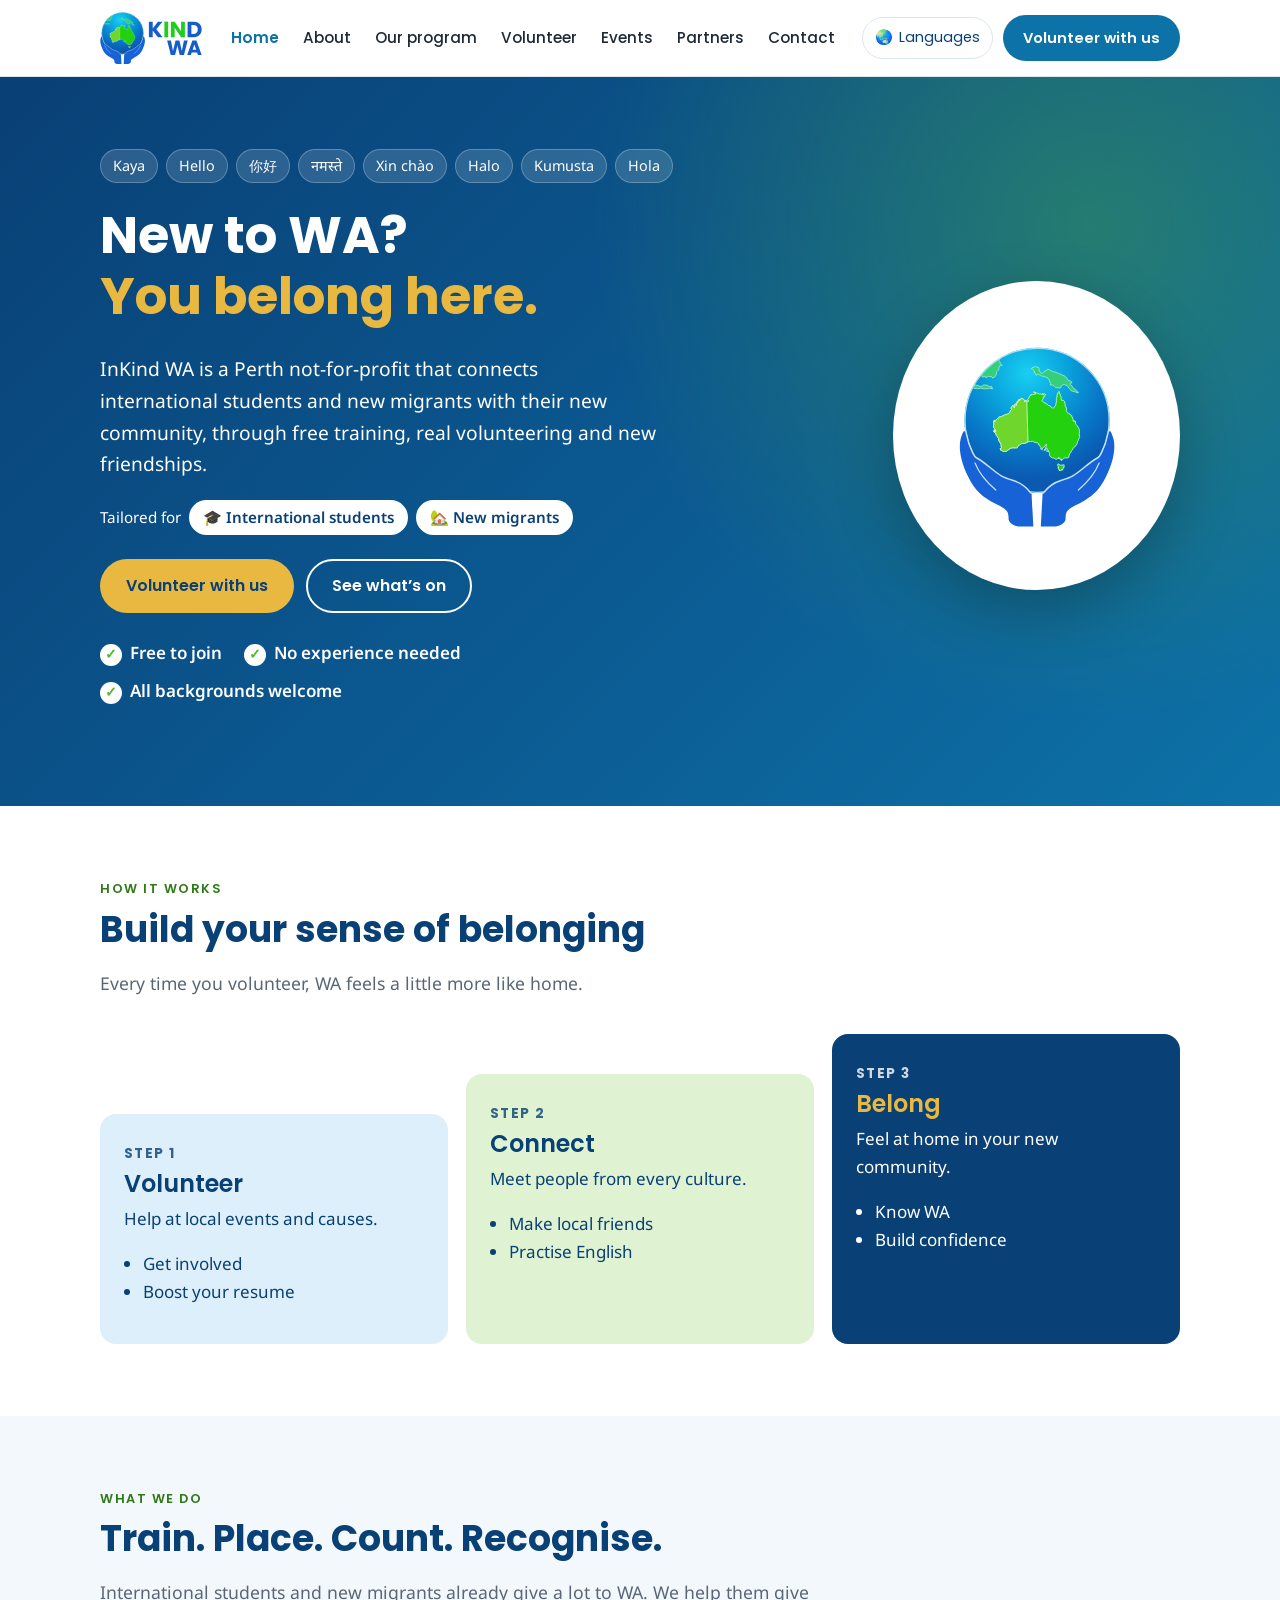
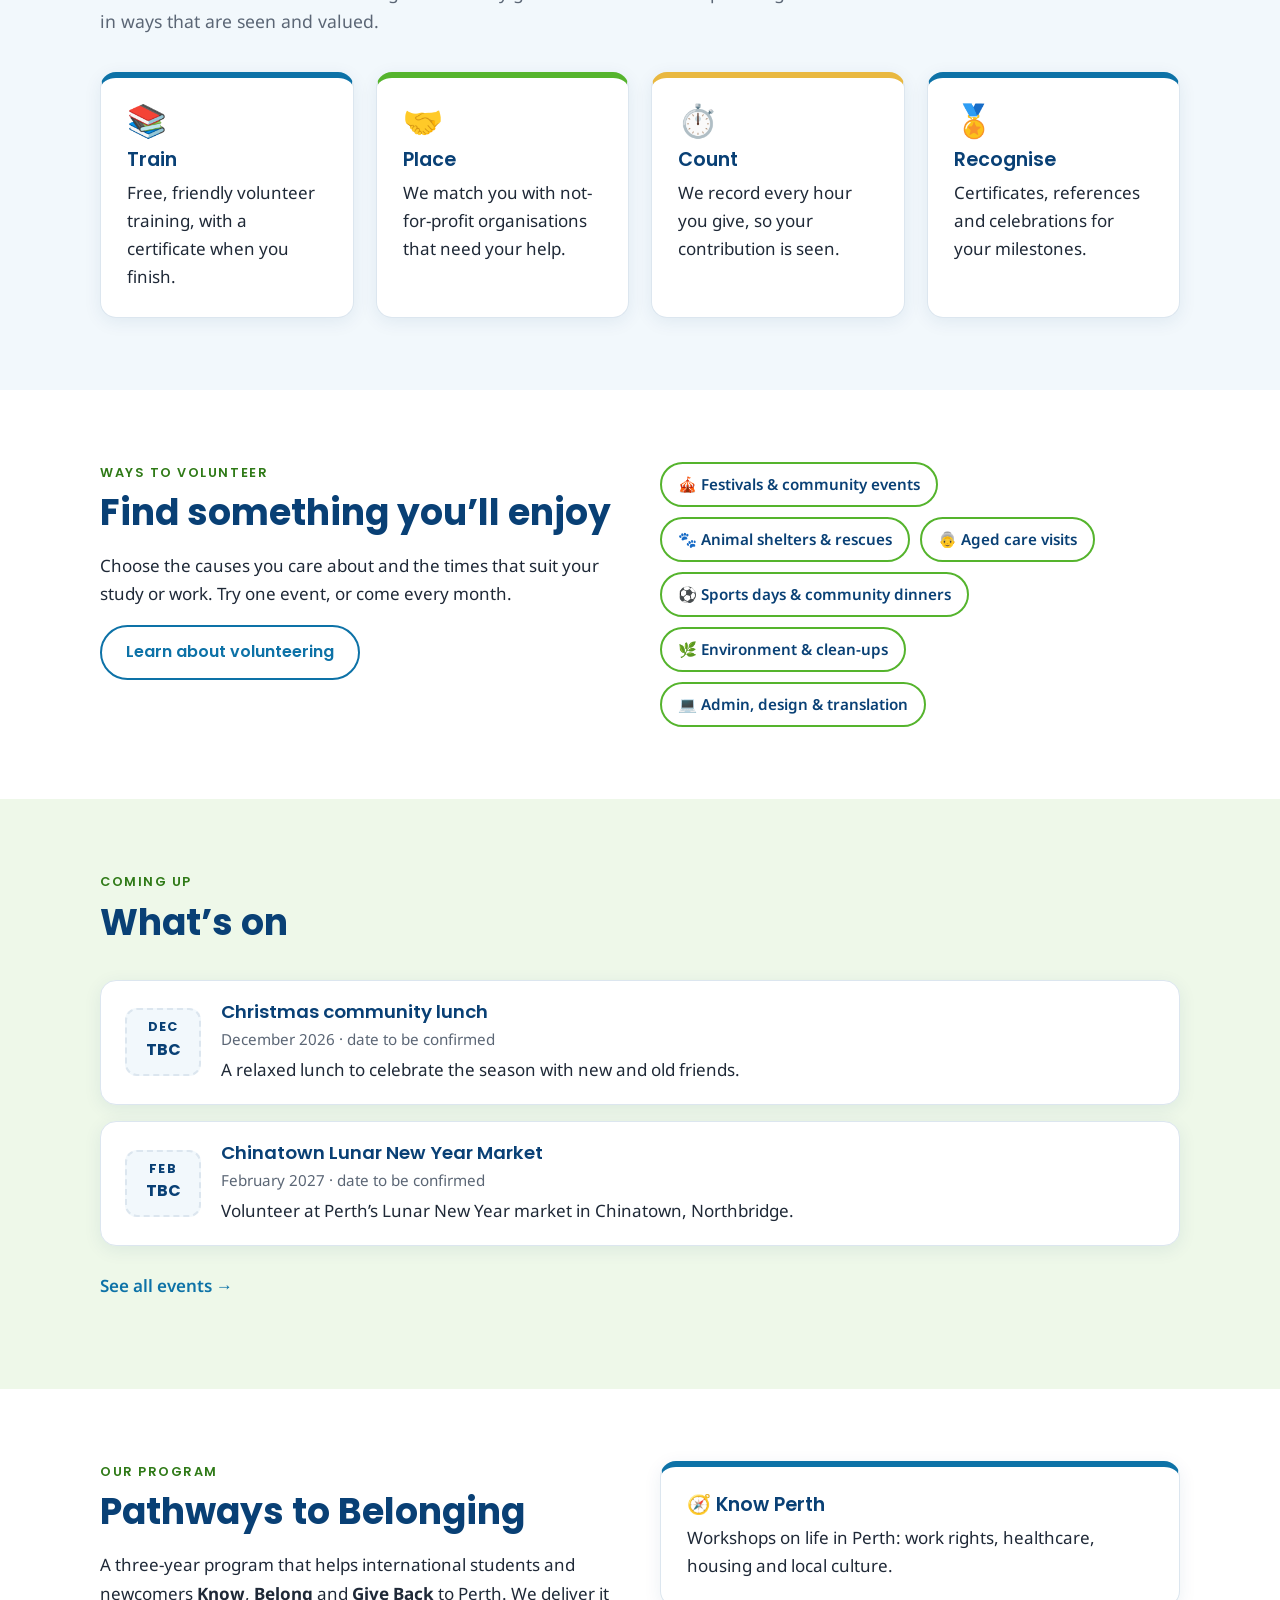
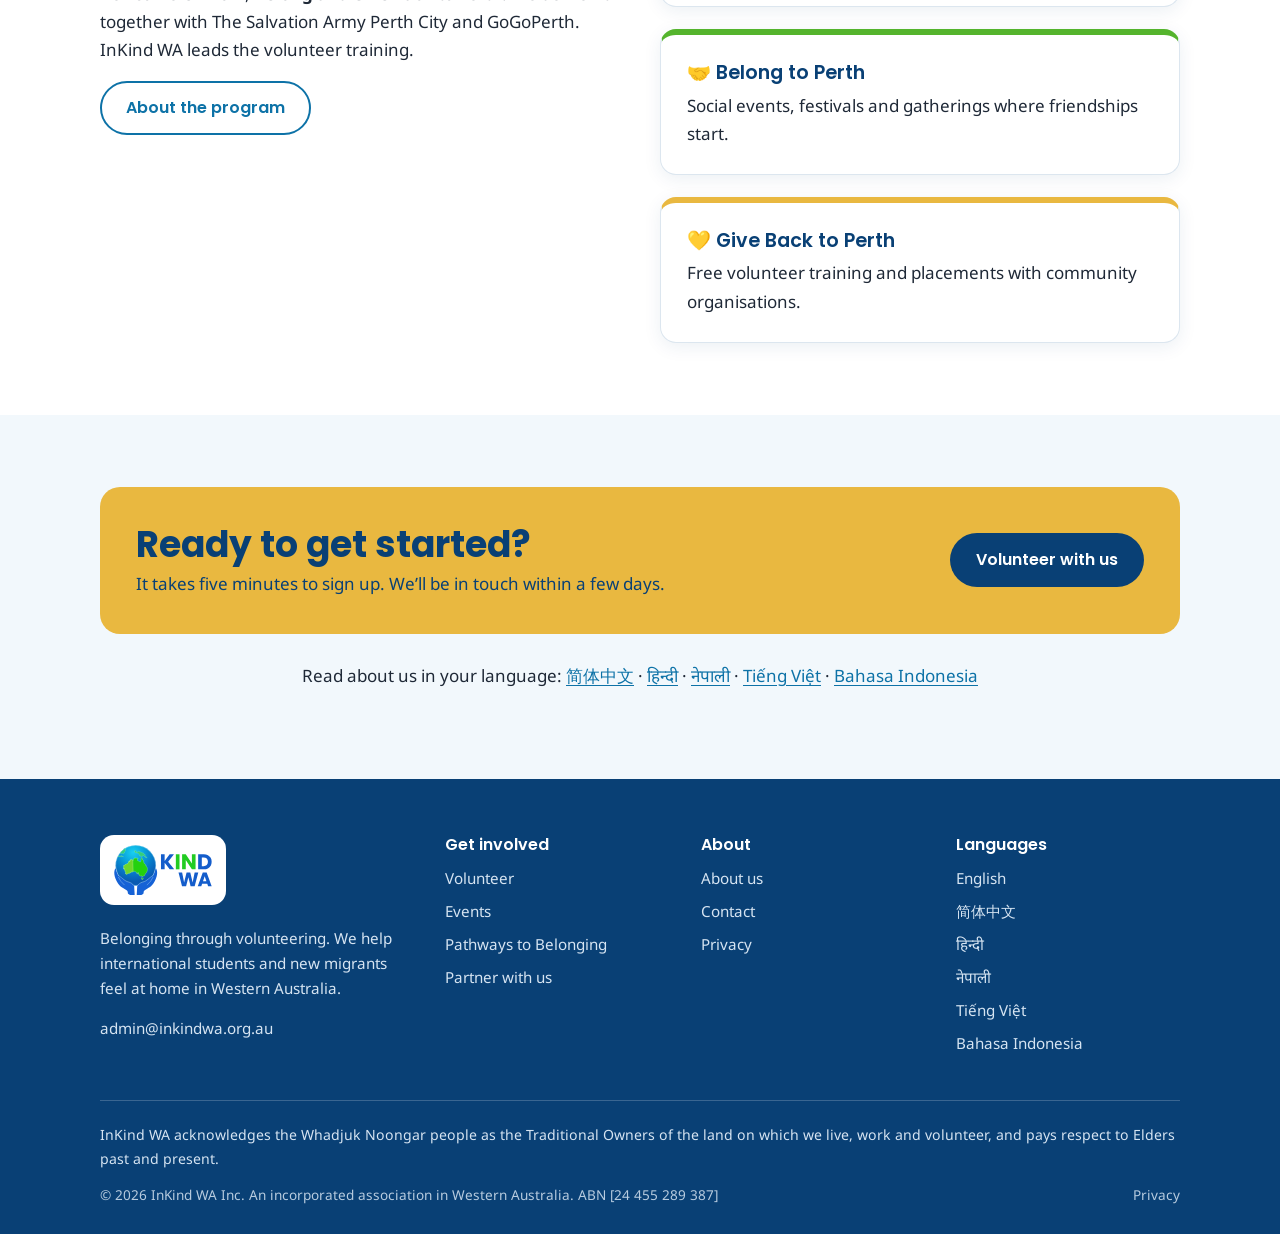
==== index.html @ 2aca1f35 "Change ABN in footer to 24 455 289 387 Updated the ABN in the footer of index.html." ====
<!DOCTYPE html>
<html lang="en">
<head>
  <meta charset="utf-8">
  <meta name="viewport" content="width=device-width, initial-scale=1">
  <title>InKind WA | Belonging through volunteering in Perth</title>
  <meta name="description" content="InKind WA helps international students and new migrants feel at home in Western Australia through free training, volunteering and new friendships.">
  <link rel="canonical" href="https://inkindwa.org.au/">
  <meta property="og:type" content="website">
  <meta property="og:site_name" content="InKind WA">
  <meta property="og:title" content="InKind WA | Belonging through volunteering in Perth">
  <meta property="og:description" content="InKind WA helps international students and new migrants feel at home in Western Australia through free training, volunteering and new friendships.">
  <meta property="og:url" content="https://inkindwa.org.au/">
  <meta property="og:image" content="https://inkindwa.org.au/assets/img/og-image.png">
  <meta name="twitter:card" content="summary_large_image">
  <meta name="theme-color" content="#094075">
  <link rel="icon" href="assets/img/icon.svg" type="image/svg+xml">
  <link rel="icon" href="assets/img/favicon-32.png" sizes="32x32" type="image/png">
  <link rel="apple-touch-icon" href="assets/img/apple-touch-icon.png">
  <link rel="preconnect" href="https://fonts.googleapis.com">
  <link rel="preconnect" href="https://fonts.gstatic.com" crossorigin>
  <link rel="stylesheet" href="https://fonts.googleapis.com/css2?family=Noto+Sans:wght@400;600&family=Poppins:wght@500;600;700&display=swap">
  <link rel="stylesheet" href="assets/css/style.css">
  <script>document.documentElement.className += ' js';</script>
</head>
<body>
<a class="skip-link" href="#main">Skip to content</a>
<header class="site-header">
  <div class="container header-inner">
    <a class="brand" href="index.html" aria-label="InKind WA home">
      <img src="assets/img/logo.svg" alt="InKind WA" width="104" height="53">
    </a>
    <nav class="main-nav" id="main-nav" aria-label="Main">
      <ul>
        <li><a href="index.html" aria-current="page">Home</a></li>
        <li><a href="about.html">About</a></li>
        <li><a href="pathways-to-belonging.html">Our program</a></li>
        <li><a href="volunteer.html">Volunteer</a></li>
        <li><a href="events.html">Events</a></li>
        <li><a href="partners.html">Partners</a></li>
        <li><a href="contact.html">Contact</a></li>
        <li class="nav-cta-item"><a class="nav-cta" href="volunteer.html#sign-up">Volunteer with us</a></li>
      </ul>
    </nav>
    <div class="header-actions">
      <details class="lang-menu">
        <summary aria-label="Other languages"><span aria-hidden="true">🌏</span> <span class="lang-label">Languages</span></summary>
        <ul>
          <li><a href="index.html" lang="en">English</a></li>
          <li><a href="zh.html" lang="zh-Hans">简体中文 <small>Chinese</small></a></li>
          <li><a href="hi.html" lang="hi">हिन्दी <small>Hindi</small></a></li>
          <li><a href="ne.html" lang="ne">नेपाली <small>Nepali</small></a></li>
          <li><a href="vi.html" lang="vi">Tiếng Việt <small>Vietnamese</small></a></li>
          <li><a href="id.html" lang="id">Bahasa Indonesia <small>Indonesian</small></a></li>
        </ul>
      </details>
      <a class="btn btn-volunteer" href="volunteer.html#sign-up">Volunteer with us</a>
      <button class="menu-toggle" type="button" aria-expanded="false" aria-controls="main-nav">☰ Menu</button>
    </div>
  </div>
</header>
<main id="main">

<section class="hero">
  <div class="container hero-grid">
    <div>
      <div class="hellos" aria-label="Hello in many languages">
        <span lang="nys">Kaya</span><span>Hello</span><span lang="zh-Hans">你好</span><span lang="hi">नमस्ते</span>
        <span lang="vi">Xin chào</span><span lang="id">Halo</span><span lang="tl">Kumusta</span><span lang="es">Hola</span>
      </div>
      <h1>New to WA?<br><span class="accent">You belong here.</span></h1>
      <p class="hero-lead">InKind WA is a Perth not-for-profit that connects international students and new migrants with their new community, through free training, real volunteering and new friendships.</p>
      <p class="audience">Tailored for <span class="pill">🎓 International students</span> <span class="pill">🏡 New migrants</span></p>
      <div class="btn-row">
        <a class="btn btn-gold" href="volunteer.html#sign-up">Volunteer with us</a>
        <a class="btn btn-white-outline" href="events.html">See what’s on</a>
      </div>
      <ul class="ticks">
        <li>Free to join</li><li>No experience needed</li><li>All backgrounds welcome</li>
      </ul>
    </div>
    <div class="hero-art"><img src="assets/img/icon.svg" alt="" width="160" height="182"></div>
  </div>
</section>

<section class="section">
  <div class="container">
    <div class="section-head">
      <span class="eyebrow">How it works</span>
      <h2>Build your sense of belonging</h2>
      <p>Every time you volunteer, WA feels a little more like home.</p>
    </div>
    <div class="steps-rise">
      <div class="step-rise step-1">
        <span class="num">Step 1</span>
        <h3>Volunteer</h3>
        <p>Help at local events and causes.</p>
        <ul><li>Get involved</li><li>Boost your resume</li></ul>
      </div>
      <div class="step-rise step-2">
        <span class="num">Step 2</span>
        <h3>Connect</h3>
        <p>Meet people from every culture.</p>
        <ul><li>Make local friends</li><li>Practise English</li></ul>
      </div>
      <div class="step-rise step-3">
        <span class="num">Step 3</span>
        <h3>Belong</h3>
        <p>Feel at home in your new community.</p>
        <ul><li>Know WA</li><li>Build confidence</li></ul>
      </div>
    </div>
  </div>
</section>

<section class="section section-sky">
  <div class="container">
    <div class="section-head">
      <span class="eyebrow">What we do</span>
      <h2>Train. Place. Count. Recognise.</h2>
      <p>International students and new migrants already give a lot to WA. We help them give in ways that are seen and valued.</p>
    </div>
    <div class="grid grid-4">
      <div class="card card-top-blue"><span class="icon" aria-hidden="true">📚</span><h3>Train</h3><p>Free, friendly volunteer training, with a certificate when you finish.</p></div>
      <div class="card card-top-green"><span class="icon" aria-hidden="true">🤝</span><h3>Place</h3><p>We match you with not-for-profit organisations that need your help.</p></div>
      <div class="card card-top-gold"><span class="icon" aria-hidden="true">⏱️</span><h3>Count</h3><p>We record every hour you give, so your contribution is seen.</p></div>
      <div class="card card-top-blue"><span class="icon" aria-hidden="true">🏅</span><h3>Recognise</h3><p>Certificates, references and celebrations for your milestones.</p></div>
    </div>
  </div>
</section>

<section class="section">
  <div class="container two-col">
    <div>
      <span class="eyebrow">Ways to volunteer</span>
      <h2>Find something you’ll enjoy</h2>
      <p>Choose the causes you care about and the times that suit your study or work. Try one event, or come every month.</p>
      <p><a class="btn btn-outline" href="volunteer.html">Learn about volunteering</a></p>
    </div>
    <div>
      <ul class="chips">
          <li>🎪 Festivals &amp; community events</li>
          <li>🐾 Animal shelters &amp; rescues</li>
          <li>👵 Aged care visits</li>
          <li>⚽ Sports days &amp; community dinners</li>
          <li>🌿 Environment &amp; clean-ups</li>
          <li>💻 Admin, design &amp; translation</li>
        </ul>
    </div>
  </div>
</section>

<section class="section section-mint">
  <div class="container">
    <div class="section-head">
      <span class="eyebrow">Coming up</span>
      <h2>What’s on</h2>
    </div>
    <div class="event-list">
      <article class="event" data-ends="2026-12-04">
        <div class="date-badge"><span class="m">DEC</span><span class="d">4</span></div>
        <div>
          <h3>Volunteer Foundations training <span class="tag">FREE</span></h3>
          <p class="meta">Friday 4 December 2026 · 2–4 pm · The Salvation Army Hall, 333 William St, Perth</p>
          <p>Our first training session. Learn the basics of volunteering safely and confidently in WA, meet the team, and get ready for launch day. Certificate on completion.</p>
        </div>
        <a class="btn" href="volunteer.html#sign-up">Sign up</a>
      </article>
      <article class="event" data-ends="2026-12-05">
        <div class="date-badge"><span class="m">DEC</span><span class="d">5</span></div>
        <div>
          <h3>Pathways to Belonging launch <span class="tag">FREE</span></h3>
          <p class="meta">Saturday 5 December 2026 (International Volunteer Day) · 1–4 pm · The Salvation Army Hall, 333 William St, Perth</p>
          <p>A free community celebration with information booths, refreshments and the “I Got Talent” showcase. Register by 27 November.
          <span data-ends="2026-11-13"> Want to perform? <a href="https://forms.cloud.microsoft/r/17pk6SGF7e" target="_blank" rel="noopener">Apply by 13 November</a>.</span></p>
        </div>
        <a class="btn" href="https://forms.cloud.microsoft/r/vw3R8HUWT3" target="_blank" rel="noopener">Register</a>
      </article>
      <article class="event" data-ends="2026-12-31">
        <div class="date-badge tbc"><span class="m">DEC</span><span class="d">TBC</span></div>
        <div>
          <h3>Christmas community lunch</h3>
          <p class="meta">December 2026 · date to be confirmed</p>
          <p>A relaxed lunch to celebrate the season with new and old friends.</p>
        </div>
      </article>
      <article class="event" data-ends="2027-02-28">
        <div class="date-badge tbc"><span class="m">FEB</span><span class="d">TBC</span></div>
        <div>
          <h3>Chinatown Lunar New Year Market</h3>
          <p class="meta">February 2027 · date to be confirmed</p>
          <p>Volunteer at Perth’s Lunar New Year market in Chinatown, Northbridge.</p>
        </div>
      </article>
      <p class="no-events notice">New events are coming soon. Sign up as a volunteer and we’ll let you know first.</p>
    </div>
    <p><a class="card-link" href="events.html">See all events</a></p>
  </div>
</section>

<section class="section">
  <div class="container two-col">
    <div>
      <span class="eyebrow">Our program</span>
      <h2>Pathways to Belonging</h2>
      <p>A three-year program that helps international students and newcomers <strong>Know</strong>, <strong>Belong</strong> and <strong>Give Back</strong> to Perth. We deliver it together with The Salvation Army Perth City and GoGoPerth. InKind WA leads the volunteer training.</p>
      <p><a class="btn btn-outline" href="pathways-to-belonging.html">About the program</a></p>
    </div>
    <div class="grid">
      <div class="card card-top-blue"><h3>🧭 Know Perth</h3><p>Workshops on life in Perth: work rights, healthcare, housing and local culture.</p></div>
      <div class="card card-top-green"><h3>🤝 Belong to Perth</h3><p>Social events, festivals and gatherings where friendships start.</p></div>
      <div class="card card-top-gold"><h3>💛 Give Back to Perth</h3><p>Free volunteer training and placements with community organisations.</p></div>
    </div>
  </div>
</section>

<section class="section section-sky">
  <div class="container">
    <div class="callout">
      <div>
        <h2>Ready to get started?</h2>
        <p>It takes five minutes to sign up. We’ll be in touch within a few days.</p>
      </div>
      <a class="btn" href="volunteer.html#sign-up">Volunteer with us</a>
    </div>
    <p class="center" style="margin-top:28px">Read about us in your language:
      <a href="zh.html" lang="zh-Hans">简体中文</a> · <a href="hi.html" lang="hi">हिन्दी</a> · <a href="ne.html" lang="ne">नेपाली</a> ·
      <a href="vi.html" lang="vi">Tiếng Việt</a> · <a href="id.html" lang="id">Bahasa Indonesia</a></p>
  </div>
</section>
</main>
<footer class="site-footer">
  <div class="container">
    <div class="footer-grid">
      <div>
        <a class="footer-logo" href="index.html"><img src="assets/img/logo.svg" alt="InKind WA" width="98" height="50"></a>
        <p>Belonging through volunteering. We help international students and new migrants feel at home in Western Australia.</p>
        <p><a href="mailto:admin@inkindwa.org.au">admin@inkindwa.org.au</a></p>
        <!-- SOCIAL LINKS: remove the comment markers around the next line once the accounts are live
        <p><a href="https://www.facebook.com/inkindwa">Facebook</a> · <a href="https://www.instagram.com/inkindwa">Instagram</a></p>
        -->
      </div>
      <div>
        <h3>Get involved</h3>
        <ul>
          <li><a href="volunteer.html">Volunteer</a></li>
          <li><a href="events.html">Events</a></li>
          <li><a href="pathways-to-belonging.html">Pathways to Belonging</a></li>
          <li><a href="partners.html">Partner with us</a></li>
        </ul>
      </div>
      <div>
        <h3>About</h3>
        <ul>
          <li><a href="about.html">About us</a></li>
          <li><a href="contact.html">Contact</a></li>
          <li><a href="privacy.html">Privacy</a></li>
        </ul>
      </div>
      <div>
        <h3>Languages</h3>
        <ul>
          <li><a href="index.html">English</a></li>
          <li><a href="zh.html">简体中文</a></li>
          <li><a href="hi.html">हिन्दी</a></li>
          <li><a href="ne.html">नेपाली</a></li>
          <li><a href="vi.html">Tiếng Việt</a></li>
          <li><a href="id.html">Bahasa Indonesia</a></li>
        </ul>
      </div>
    </div>
    <p class="acknowledgement">InKind WA acknowledges the Whadjuk Noongar people as the Traditional Owners of the land on which we live, work and volunteer, and pays respect to Elders past and present.</p>
    <div class="legal">
      <span>© <span class="year">2026</span> InKind WA Inc. An incorporated association in Western Australia. ABN [24 455 289 387]</span>
      <span><a href="privacy.html">Privacy</a></span>
    </div>
  </div>
</footer>
<script src="assets/js/main.js" defer></script>
</body>
</html>
---- assets/css/style.css ----
/* =========================================================
   InKind WA — site styles
   Colours match the InKind WA flyer and logo.
   To change a colour everywhere, edit it once here in :root.
   ========================================================= */
:root {
  --navy: #094075;      /* headings on light, footer, hero */
  --blue: #0D72A7;      /* main buttons and links */
  --blue-dark: #095A85; /* button hover */
  --logo-blue: #145DCB; /* logo wordmark blue */
  --green: #55B42D;     /* accents, ticks, icons (not for small text) */
  --green-dark: #2F7A17;/* green used for text */
  --gold: #E9B840;      /* highlights, date badges */
  --sky: #F2F8FC;       /* light section background */
  --mint: #EEF8E9;      /* light green section background */
  --ink: #1F2937;       /* body text */
  --muted: #5B6675;     /* secondary text */
  --line: #DCE6EF;      /* borders */
  --white: #FFFFFF;
  --radius: 16px;
  --shadow: 0 4px 18px rgba(9, 64, 117, .08);
  --max: 1120px;
  --font-head: 'Poppins', 'Noto Sans SC', 'Noto Sans Devanagari', 'Segoe UI', Arial, sans-serif;
  --font-body: 'Noto Sans', 'Noto Sans SC', 'Noto Sans Devanagari', 'Segoe UI', Arial, sans-serif;
}

*, *::before, *::after { box-sizing: border-box; }
html { scroll-behavior: smooth; -webkit-text-size-adjust: 100%; }
body {
  margin: 0;
  font-family: var(--font-body);
  font-size: 17px;
  line-height: 1.65;
  color: var(--ink);
  background: var(--white);
}
img, svg { max-width: 100%; display: block; }
h1, h2, h3, h4 { font-family: var(--font-head); color: var(--navy); line-height: 1.2; margin: 0 0 .5em; }
h1 { font-size: clamp(2rem, 5vw, 3.2rem); font-weight: 700; }
h2 { font-size: clamp(1.6rem, 3.4vw, 2.25rem); font-weight: 700; }
h3 { font-size: 1.2rem; font-weight: 600; }
p { margin: 0 0 1em; }
a { color: var(--blue); text-underline-offset: 3px; }
a:hover { color: var(--blue-dark); }
ul { padding-left: 1.2em; }
:focus-visible { outline: 3px solid var(--gold); outline-offset: 2px; border-radius: 4px; }

.container { max-width: var(--max); margin: 0 auto; padding: 0 20px; }
.skip-link { position: absolute; left: -999px; top: 8px; background: var(--navy); color: #fff; padding: 8px 14px; border-radius: 8px; z-index: 100; }
.skip-link:focus { left: 8px; color: #fff; }
.visually-hidden { position: absolute !important; width: 1px; height: 1px; overflow: hidden; clip: rect(0 0 0 0); white-space: nowrap; }

/* ---------- Buttons ---------- */
.btn {
  white-space: nowrap;
  display: inline-flex; align-items: center; justify-content: center; gap: 8px;
  font-family: var(--font-head); font-weight: 600; font-size: 1rem;
  padding: 12px 24px; border-radius: 999px; border: 2px solid transparent;
  background: var(--blue); color: #fff; text-decoration: none; cursor: pointer;
  transition: background .15s, color .15s, border-color .15s;
}
.btn:hover { background: var(--blue-dark); color: #fff; }
.btn-gold { background: var(--gold); color: var(--navy); }
.btn-gold:hover { background: #d9a52a; color: var(--navy); }
.btn-outline { background: transparent; color: var(--blue); border-color: var(--blue); }
.btn-outline:hover { background: var(--blue); color: #fff; }
.btn-white-outline { background: transparent; color: #fff; border-color: #fff; }
.btn-white-outline:hover { background: rgba(255,255,255,.15); color: #fff; }
.btn-row { display: flex; flex-wrap: wrap; gap: 12px; margin-top: 8px; }

/* ---------- Header ---------- */
.site-header { position: sticky; top: 0; z-index: 50; background: #fff; border-bottom: 1px solid var(--line); }
.header-inner { display: flex; align-items: center; gap: 16px; min-height: 76px; }
.brand { display: flex; align-items: center; flex: none; }
.brand img { height: 52px; width: auto; }
.main-nav { margin-left: auto; }
.main-nav ul { list-style: none; margin: 0; padding: 0; display: flex; gap: 2px; align-items: center; }
.main-nav a {
  display: block; padding: 8px 11px; border-radius: 8px;
  font-family: var(--font-head); font-weight: 500; font-size: .95rem;
  color: var(--ink); text-decoration: none; white-space: nowrap;
}
.main-nav a:hover { background: var(--sky); color: var(--navy); }
.main-nav a[aria-current="page"] { color: var(--blue); font-weight: 600; }
.header-actions { display: flex; align-items: center; gap: 10px; }
.header-actions .btn { padding: 9px 18px; font-size: .92rem; }

.lang-menu { position: relative; }
.lang-menu summary {
  list-style: none; cursor: pointer; padding: 8px 12px; border-radius: 999px;
  border: 1px solid var(--line); font-family: var(--font-head); font-size: .9rem; color: var(--navy);
  display: flex; align-items: center; gap: 6px; white-space: nowrap;
}
.lang-menu summary::-webkit-details-marker { display: none; }
.lang-menu ul {
  position: absolute; right: 0; top: calc(100% + 8px); list-style: none; margin: 0; padding: 8px;
  background: #fff; border: 1px solid var(--line); border-radius: 12px; box-shadow: var(--shadow); min-width: 210px; z-index: 60;
}
.lang-menu li a { display: block; padding: 8px 12px; border-radius: 8px; text-decoration: none; color: var(--ink); }
.lang-menu li a:hover { background: var(--sky); }
.lang-menu li a small { color: var(--muted); margin-left: 6px; }

.menu-toggle {
  display: none; background: none; border: 1px solid var(--line); border-radius: 10px;
  padding: 8px 12px; font-family: var(--font-head); font-weight: 600; color: var(--navy); cursor: pointer;
}

@media (max-width: 1180px) {
  .menu-toggle { display: inline-flex; align-items: center; gap: 6px; }
  .header-inner { flex-wrap: wrap; }
  .header-actions { margin-left: auto; }
  .header-actions .btn-volunteer { display: none; }
  .main-nav { order: 3; width: 100%; margin: 0; }
  .js .main-nav { display: none; }
  .js .main-nav.open { display: block; }
  .main-nav ul { flex-direction: column; align-items: stretch; padding: 4px 0 14px; }
  .main-nav a { padding: 12px 10px; font-size: 1rem; border-bottom: 1px solid var(--sky); }
  .main-nav .nav-cta { display: block; margin-top: 10px; text-align: center; background: var(--blue); color: #fff; border-radius: 999px; }
}
@media (min-width: 1181px) { .main-nav .nav-cta-item { display: none; } }
@media (max-width: 420px) { .brand img { height: 42px; } .lang-menu summary .lang-label { display: none; } }

/* ---------- Hero ---------- */
.hero {
  position: relative; overflow: hidden; color: #fff;
  background: radial-gradient(circle at 85% 20%, rgba(85,180,45,.35), transparent 40%),
              linear-gradient(135deg, var(--navy) 0%, #0B5A92 55%, var(--blue) 100%);
  padding: 72px 0 84px;
}
.hero h1, .hero h2 { color: #fff; }
.hero .accent { color: var(--gold); }
.hero-grid { display: grid; grid-template-columns: 1.3fr 1fr; gap: 40px; align-items: center; }
.hero-lead { font-size: 1.2rem; max-width: 560px; margin-bottom: 20px; }
.hellos { display: flex; flex-wrap: wrap; gap: 8px; margin-bottom: 22px; }
.hellos span {
  background: rgba(255,255,255,.14); border: 1px solid rgba(255,255,255,.25);
  padding: 4px 12px; border-radius: 999px; font-size: .9rem;
}
.audience { display: flex; flex-wrap: wrap; gap: 8px; align-items: center; margin: 0 0 24px; font-size: .95rem; }
.audience .pill { background: #fff; color: var(--navy); font-weight: 600; padding: 5px 14px; border-radius: 999px; }
.hero-art {
  background: #fff; border-radius: 50%; aspect-ratio: 1; max-width: 360px; margin-left: auto;
  display: flex; align-items: center; justify-content: center; padding: 14%;
  box-shadow: 0 20px 60px rgba(0,0,0,.25);
}
.hero-art img { width: 100%; height: auto; }
.ticks { display: flex; flex-wrap: wrap; gap: 10px 22px; margin-top: 26px; padding: 0; list-style: none; font-weight: 600; }
.ticks li::before { content: "✓"; color: var(--green); background: #fff; border-radius: 50%; width: 22px; height: 22px; display: inline-flex; align-items: center; justify-content: center; margin-right: 8px; font-size: .85rem; }

.page-hero { background: linear-gradient(135deg, var(--navy), var(--blue)); color: #fff; padding: 56px 0 52px; }
.page-hero h1 { color: #fff; margin-bottom: .3em; }
.page-hero p { font-size: 1.15rem; max-width: 720px; margin: 0; opacity: .95; }
.eyebrow { font-family: var(--font-head); text-transform: uppercase; letter-spacing: .12em; font-size: .8rem; font-weight: 600; color: var(--gold); margin-bottom: 8px; display: block; }
.section .eyebrow { color: var(--green-dark); }

@media (max-width: 860px) {
  .hero { padding: 48px 0 56px; }
  .hero-grid { grid-template-columns: 1fr; }
  .hero-art { max-width: 200px; margin: 0; order: -1; padding: 12%; }
}

/* ---------- Sections ---------- */
.section { padding: 72px 0; }
.section-sky { background: var(--sky); }
.section-mint { background: var(--mint); }
.section-navy { background: var(--navy); color: #fff; }
.section-navy h2, .section-navy h3 { color: #fff; }
.section-head { max-width: 720px; margin-bottom: 36px; }
.section-head p { font-size: 1.1rem; color: var(--muted); }
.section-navy .section-head p { color: #d6e4f2; }
.center { text-align: center; margin-left: auto; margin-right: auto; }
@media (max-width: 700px) { .section { padding: 52px 0; } }

.grid { display: grid; gap: 22px; }
.grid-2 { grid-template-columns: repeat(2, 1fr); }
.grid-3 { grid-template-columns: repeat(3, 1fr); }
.grid-4 { grid-template-columns: repeat(4, 1fr); }
@media (max-width: 900px) { .grid-3, .grid-4 { grid-template-columns: repeat(2, 1fr); } }
@media (max-width: 620px) { .grid-2, .grid-3, .grid-4 { grid-template-columns: 1fr; } }

.card {
  background: #fff; border: 1px solid var(--line); border-radius: var(--radius);
  padding: 26px; box-shadow: var(--shadow); height: 100%;
}
.card h3 { margin-bottom: .4em; }
.card p:last-child { margin-bottom: 0; }
.card .icon { font-size: 2rem; line-height: 1; margin-bottom: 12px; display: block; }
.card-top-blue { border-top: 6px solid var(--blue); }
.card-top-green { border-top: 6px solid var(--green); }
.card-top-gold { border-top: 6px solid var(--gold); }
.card-link { display: inline-block; margin-top: 10px; font-weight: 600; text-decoration: none; }
.card-link::after { content: " →"; }

/* Rising steps: Volunteer → Connect → Belong (from the flyer) */
.steps-rise { display: grid; grid-template-columns: repeat(3, 1fr); gap: 18px; align-items: end; }
.step-rise { border-radius: var(--radius); padding: 24px; color: var(--navy); }
.step-rise .num { font-family: var(--font-head); font-weight: 700; font-size: .85rem; letter-spacing: .1em; text-transform: uppercase; opacity: .8; }
.step-rise h3 { font-size: 1.5rem; margin: 4px 0 6px; }
.step-rise ul { margin: 10px 0 0; padding-left: 1.1em; }
.step-1 { background: #DCEFFA; min-height: 230px; }
.step-2 { background: #DFF3D3; min-height: 270px; }
.step-3 { background: var(--navy); color: #fff; min-height: 310px; }
.step-3 h3 { color: var(--gold); }
@media (max-width: 760px) { .steps-rise { grid-template-columns: 1fr; } .step-1, .step-2, .step-3 { min-height: 0; } }

/* Numbered steps */
.steps { counter-reset: s; display: grid; grid-template-columns: repeat(4, 1fr); gap: 20px; list-style: none; padding: 0; margin: 0; }
.steps li { background: #fff; border: 1px solid var(--line); border-radius: var(--radius); padding: 22px; box-shadow: var(--shadow); }
.steps li::before {
  counter-increment: s; content: counter(s);
  display: inline-flex; width: 40px; height: 40px; border-radius: 50%;
  background: var(--blue); color: #fff; align-items: center; justify-content: center;
  font-family: var(--font-head); font-weight: 700; margin-bottom: 10px;
}
.steps h3 { font-size: 1.1rem; }
.steps p { margin: 0; font-size: .97rem; color: var(--muted); }
@media (max-width: 900px) { .steps { grid-template-columns: repeat(2, 1fr); } }
@media (max-width: 560px) { .steps { grid-template-columns: 1fr; } }

/* Chips list */
.chips { display: flex; flex-wrap: wrap; gap: 10px; list-style: none; padding: 0; margin: 0; }
.chips li { background: #fff; border: 2px solid var(--green); color: var(--navy); border-radius: 999px; padding: 8px 16px; font-weight: 600; font-size: .95rem; }

/* ---------- Events ---------- */
.event {
  display: grid; grid-template-columns: auto 1fr auto; gap: 20px; align-items: center;
  background: #fff; border: 1px solid var(--line); border-radius: var(--radius);
  padding: 20px 24px; box-shadow: var(--shadow); margin-bottom: 16px;
}
.date-badge {
  background: var(--gold); color: var(--navy); border-radius: 12px; text-align: center;
  font-family: var(--font-head); font-weight: 700; line-height: 1.1; padding: 10px 12px; min-width: 76px;
}
.date-badge .m { display: block; font-size: .8rem; letter-spacing: .08em; }
.date-badge .d { display: block; font-size: 1.7rem; }
.date-badge.tbc { background: var(--sky); border: 2px dashed var(--line); }
.date-badge.tbc .d { font-size: 1rem; padding: 6px 0; }
.event h3 { margin: 0 0 4px; font-size: 1.15rem; }
.event .meta { color: var(--muted); font-size: .95rem; margin: 0 0 4px; }
.event p { margin: 0; }
.event .btn { white-space: nowrap; }
.tag { display: inline-block; background: var(--mint); color: var(--green-dark); font-size: .78rem; font-weight: 700; padding: 2px 10px; border-radius: 999px; margin-left: 6px; vertical-align: middle; }
.no-events { display: none; }
@media (max-width: 700px) { .event { grid-template-columns: auto 1fr; } .event .btn { grid-column: 1 / -1; } }

/* ---------- Program banner ---------- */
.partner-band { display: flex; flex-wrap: wrap; gap: 14px 28px; align-items: center; justify-content: center; font-family: var(--font-head); font-weight: 600; color: var(--navy); }
.partner-band span { padding: 10px 18px; border: 1px solid var(--line); border-radius: 12px; background: #fff; }

/* ---------- FAQ ---------- */
.faq details { background: #fff; border: 1px solid var(--line); border-radius: 12px; padding: 16px 20px; margin-bottom: 12px; }
.faq summary { cursor: pointer; font-family: var(--font-head); font-weight: 600; color: var(--navy); }
.faq details p { margin: 10px 0 0; color: var(--ink); }

/* ---------- Forms ---------- */
.form-card { background: #fff; border: 1px solid var(--line); border-radius: 20px; padding: 30px; box-shadow: var(--shadow); }
.form-grid { display: grid; grid-template-columns: 1fr 1fr; gap: 0 18px; }
.form-grid .full { grid-column: 1 / -1; }
@media (max-width: 620px) { .form-grid { grid-template-columns: 1fr; } .form-card { padding: 22px; } }
label, legend { display: block; font-weight: 600; font-size: .95rem; margin: 14px 0 6px; color: var(--navy); }
.req { color: #B42318; }
input[type=text], input[type=email], input[type=tel], select, textarea {
  width: 100%; padding: 12px 14px; font: inherit; font-size: 1rem; color: var(--ink);
  border: 2px solid var(--line); border-radius: 12px; background: #fff;
}
input:focus, select:focus, textarea:focus { border-color: var(--blue); outline: none; }
fieldset { border: 0; padding: 0; margin: 0; }
.checks { display: grid; grid-template-columns: repeat(2, 1fr); gap: 6px 16px; }
@media (max-width: 520px) { .checks { grid-template-columns: 1fr; } }
.check { display: flex; gap: 10px; align-items: flex-start; font-weight: 400; margin: 6px 0; color: var(--ink); font-size: .97rem; }
.check input { margin-top: 5px; width: 18px; height: 18px; flex: none; accent-color: var(--blue); }
.hint { font-size: .88rem; color: var(--muted); margin: 4px 0 0; font-weight: 400; }
.form-note { font-size: .85rem; color: var(--muted); margin-top: 16px; }
.form-card .btn { margin-top: 20px; width: 100%; }
.hidden-field { display: none; }

/* ---------- Board ---------- */
.people { display: grid; grid-template-columns: repeat(auto-fill, minmax(190px, 1fr)); gap: 18px; }
.person { background: #fff; border: 1px solid var(--line); border-radius: var(--radius); padding: 22px; text-align: center; }
.avatar {
  width: 72px; height: 72px; border-radius: 50%; margin: 0 auto 12px;
  background: linear-gradient(135deg, var(--blue), var(--green)); color: #fff;
  display: flex; align-items: center; justify-content: center; font-family: var(--font-head); font-weight: 700; font-size: 1.4rem;
}
.person strong { display: block; font-family: var(--font-head); color: var(--navy); }
.person span { color: var(--muted); font-size: .93rem; }

/* ---------- Callout ---------- */
.callout { background: var(--gold); color: var(--navy); border-radius: 20px; padding: 36px; display: flex; flex-wrap: wrap; gap: 20px; align-items: center; justify-content: space-between; }
.callout h2 { margin: 0 0 4px; }
.callout p { margin: 0; }
.callout .btn { background: var(--navy); }
.callout .btn:hover { background: #062d52; }

.notice { background: var(--sky); border-left: 5px solid var(--blue); border-radius: 10px; padding: 16px 20px; margin: 20px 0; }

/* ---------- Footer ---------- */
.site-footer { background: var(--navy); color: #d6e4f2; padding: 56px 0 28px; font-size: .95rem; }
.footer-grid { display: grid; grid-template-columns: 1.4fr 1fr 1fr 1fr; gap: 32px; }
.footer-logo { background: #fff; border-radius: 14px; padding: 10px 14px; display: inline-block; margin-bottom: 14px; }
.footer-logo img { height: 50px; width: auto; }
.site-footer h3 { color: #fff; font-size: 1rem; margin-bottom: 12px; }
.site-footer ul { list-style: none; padding: 0; margin: 0; }
.site-footer li { margin-bottom: 8px; }
.site-footer a { color: #d6e4f2; text-decoration: none; }
.site-footer a:hover { color: var(--gold); text-decoration: underline; }
.acknowledgement { border-top: 1px solid rgba(255,255,255,.2); margin-top: 36px; padding-top: 22px; font-size: .88rem; }
.legal { display: flex; flex-wrap: wrap; gap: 8px 20px; justify-content: space-between; font-size: .85rem; opacity: .85; margin-top: 14px; }
@media (max-width: 860px) { .footer-grid { grid-template-columns: 1fr 1fr; } }
@media (max-width: 520px) { .footer-grid { grid-template-columns: 1fr; } }

/* ---------- Language pages ---------- */
.lang-page .hero h1 { font-size: clamp(1.9rem, 4.5vw, 2.8rem); }
.lang-switch-note { font-size: .95rem; color: var(--muted); }

/* ---------- Utilities ---------- */
.mt-0 { margin-top: 0; } .mb-0 { margin-bottom: 0; }
.lead { font-size: 1.15rem; }
.two-col { display: grid; grid-template-columns: 1fr 1fr; gap: 40px; align-items: start; }
@media (max-width: 860px) { .two-col { grid-template-columns: 1fr; gap: 28px; } }
a[href^="mailto:"] { overflow-wrap: anywhere; }
@media (max-width: 520px) { .btn { white-space: normal; text-align: center; } }
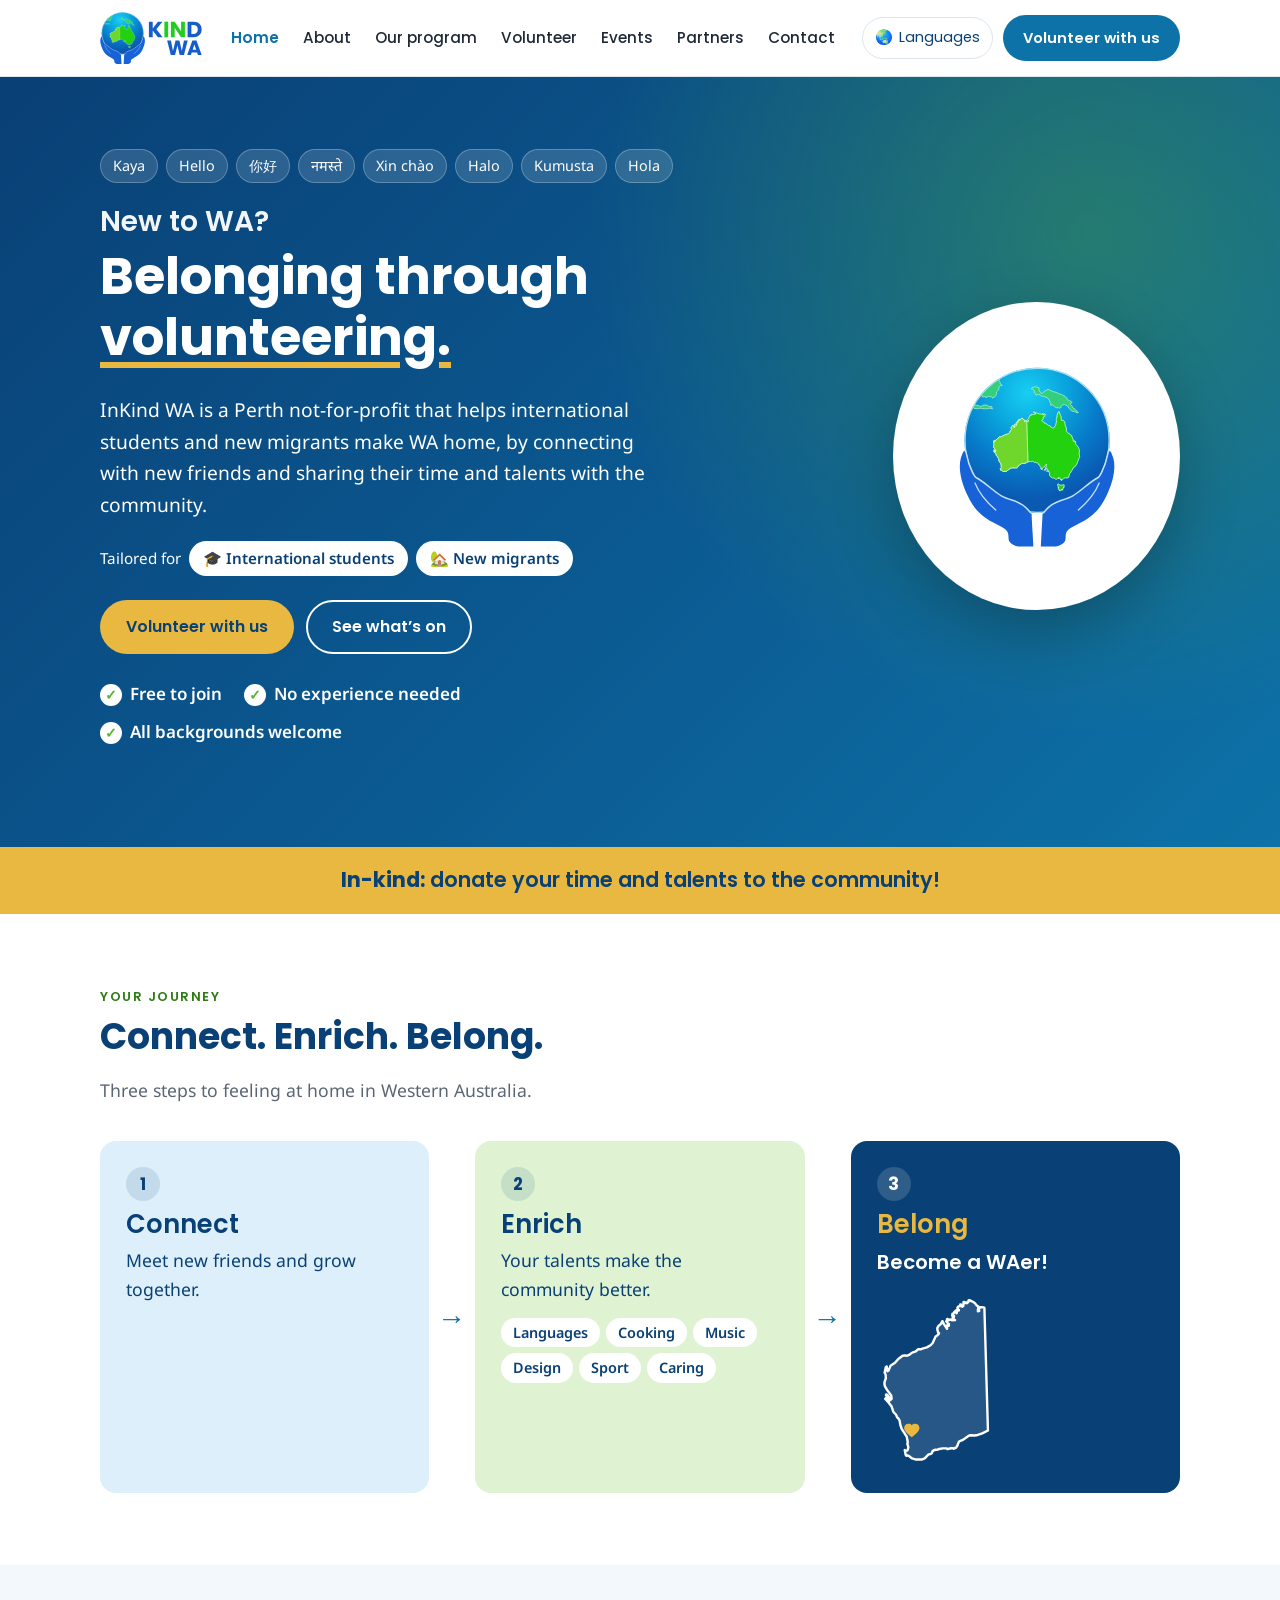
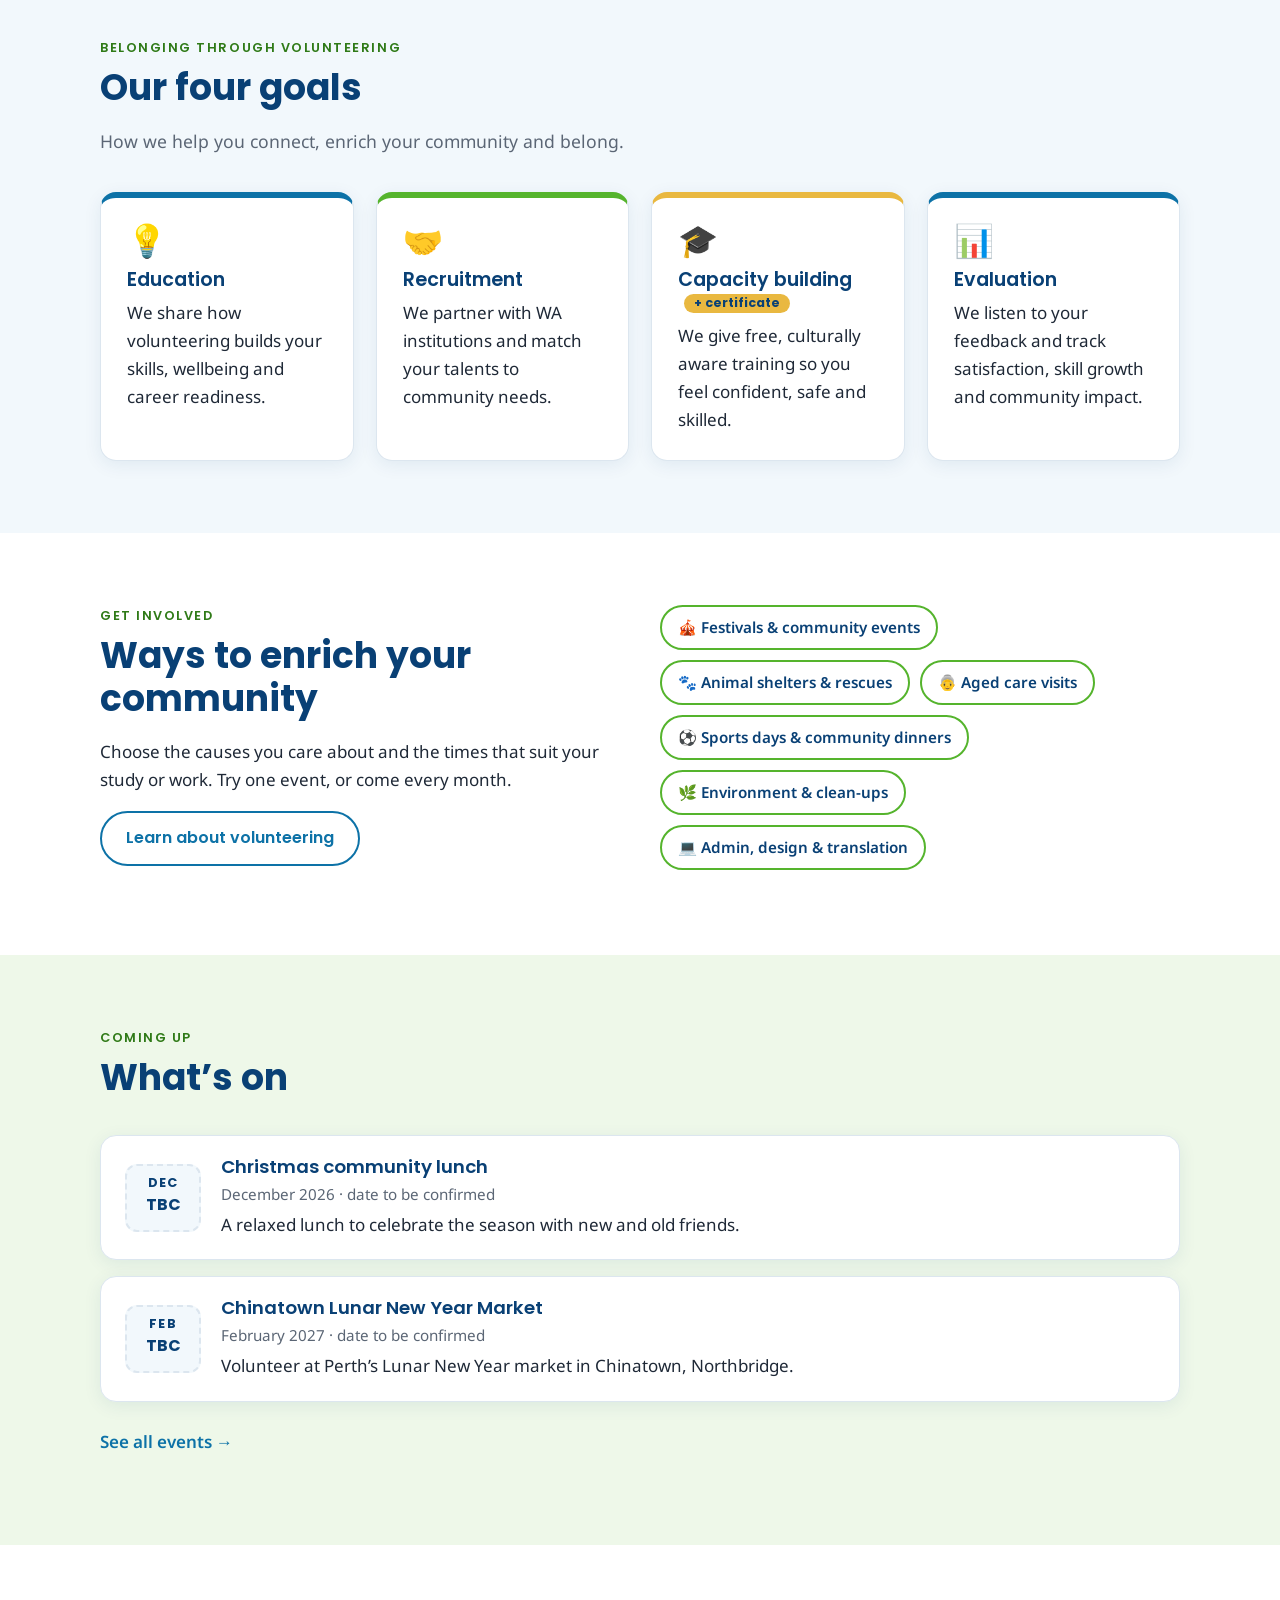
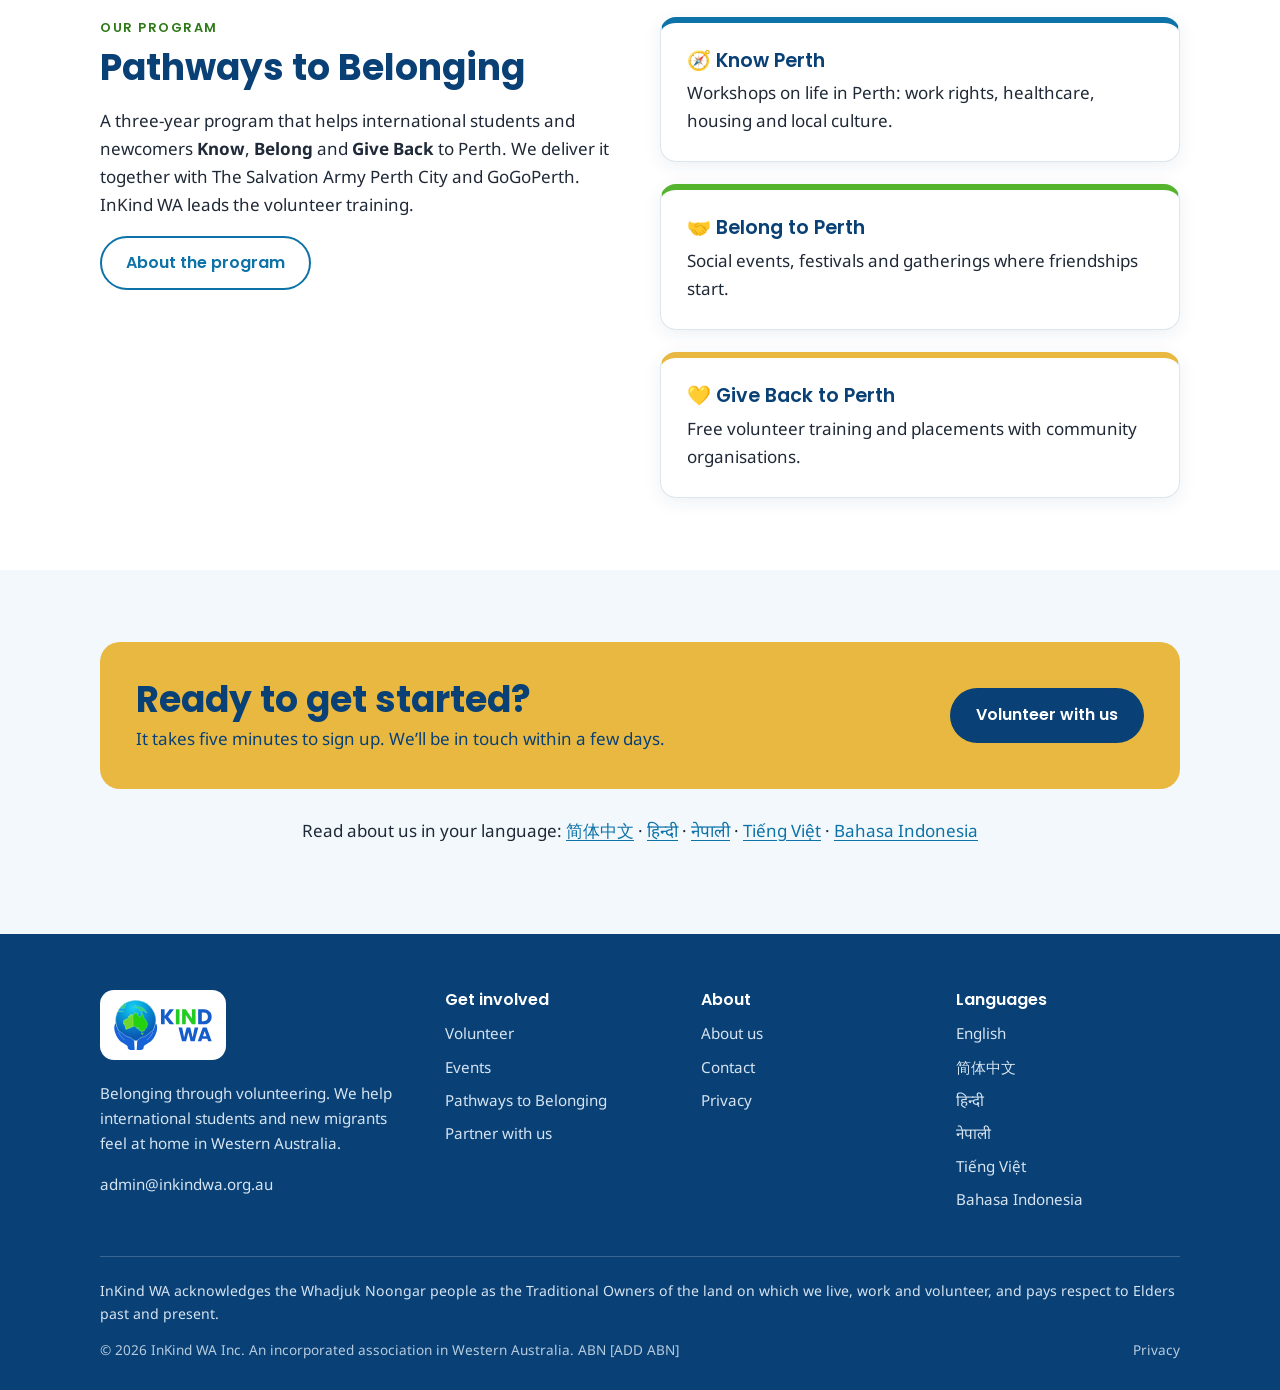
==== commit f1136295: "change the index and assets" ====
--- a/index.html
+++ b/index.html
@@ -68,8 +68,8 @@
         <span lang="nys">Kaya</span><span>Hello</span><span lang="zh-Hans">你好</span><span lang="hi">नमस्ते</span>
         <span lang="vi">Xin chào</span><span lang="id">Halo</span><span lang="tl">Kumusta</span><span lang="es">Hola</span>
       </div>
-      <h1>New to WA?<br><span class="accent">You belong here.</span></h1>
-      <p class="hero-lead">InKind WA is a Perth not-for-profit that connects international students and new migrants with their new community, through free training, real volunteering and new friendships.</p>
+      <h1><span class="h1-kicker">New to WA?</span>Belonging through <span class="u-gold">volunteering.</span></h1>
+      <p class="hero-lead">InKind WA is a Perth not-for-profit that helps international students and new migrants make WA home, by connecting with new friends and sharing their time and talents with the community.</p>
       <p class="audience">Tailored for <span class="pill">🎓 International students</span> <span class="pill">🏡 New migrants</span></p>
       <div class="btn-row">
         <a class="btn btn-gold" href="volunteer.html#sign-up">Volunteer with us</a>
@@ -83,48 +83,56 @@
   </div>
 </section>
 
+<div class="inkind-strip">
+  <div class="container"><p><strong>In-kind:</strong> donate your time and talents to the community!</p></div>
+</div>
+
 <section class="section">
   <div class="container">
     <div class="section-head">
-      <span class="eyebrow">How it works</span>
-      <h2>Build your sense of belonging</h2>
-      <p>Every time you volunteer, WA feels a little more like home.</p>
-    </div>
-    <div class="steps-rise">
-      <div class="step-rise step-1">
-        <span class="num">Step 1</span>
-        <h3>Volunteer</h3>
-        <p>Help at local events and causes.</p>
-        <ul><li>Get involved</li><li>Boost your resume</li></ul>
-      </div>
-      <div class="step-rise step-2">
-        <span class="num">Step 2</span>
+      <span class="eyebrow">Your journey</span>
+      <h2>Connect. Enrich. Belong.</h2>
+      <p>Three steps to feeling at home in Western Australia.</p>
+    </div>
+    <ol class="journey">
+      <li class="stage stage-connect">
+        <span class="num">1</span>
         <h3>Connect</h3>
-        <p>Meet people from every culture.</p>
-        <ul><li>Make local friends</li><li>Practise English</li></ul>
-      </div>
-      <div class="step-rise step-3">
-        <span class="num">Step 3</span>
+        <p>Meet new friends and grow together.</p>
+      </li>
+      <li class="stage stage-enrich">
+        <span class="num">2</span>
+        <h3>Enrich</h3>
+        <p>Your talents make the community better.</p>
+        <ul class="talents" aria-label="Example talents">
+          <li>Languages</li><li>Cooking</li><li>Music</li><li>Design</li><li>Sport</li><li>Caring</li>
+        </ul>
+      </li>
+      <li class="stage stage-belong">
+        <span class="num">3</span>
         <h3>Belong</h3>
-        <p>Feel at home in your new community.</p>
-        <ul><li>Know WA</li><li>Build confidence</li></ul>
-      </div>
-    </div>
+        <p>Become a WAer!</p>
+        <svg class="wa-map" viewBox="31 49 40 58" role="img" aria-label="Map of Western Australia with a heart at Perth">
+          <path d="M66.09 95.79 L67.98 94.83 L66.8 53.9 L65.93 53.71 L65.56 53.74 L64.86 54.38 L65.07 54.99 L64.83 54.83 L64.63 55.08 L64.64 54.5 L64.86 53.58 L64.16 53.06 L63.63 52.37 L63.12 52 L61.79 51.36 L61.49 51.48 L61.52 51.88 L61.03 52.4 L60.63 52.07 L60.3 52.44 L60.12 52.06 L59.96 51.96 L59.81 52.01 L59.93 52.51 L59.82 52.59 L59.77 53.27 L59.6 53.34 L59.47 53.58 L59.29 53.23 L59.1 53.18 L58.93 53.39 L59.01 52.81 L58.76 52.79 L58.73 53.29 L58.05 53.57 L57.81 53.9 L57.98 54.45 L58.32 54.6 L58.26 54.86 L57.51 54.62 L57.48 54.78 L57.06 55.02 L57.24 55.37 L57.62 55.34 L57.61 55.67 L57.5 55.74 L57.39 55.59 L56.73 55.31 L56.73 55.52 L56.45 55.87 L56.16 55.88 L56.05 56.53 L56.36 57.03 L56.68 56.61 L56.68 56.76 L56.54 57.36 L56.17 57.43 L56.16 57.84 L56.78 57.9 L57.02 58.04 L55.93 58.07 L55.32 57.81 L54.91 58.12 L54.59 57.68 L54.4 57.66 L54.31 57.77 L54.37 58.23 L54.07 58.44 L54.78 59.31 L54.96 59.29 L55 59.42 L54.93 59.91 L54.53 59.7 L54.37 59.73 L54.36 60.92 L53.31 59.39 L52.86 58.39 L52.74 58.38 L52.33 59.28 L51.48 60 L51.12 60.65 L51.12 61.22 L51.39 62.22 L51.68 62.37 L51.65 62.55 L50.92 63.3 L50.54 63.53 L49.55 65.67 L48.84 66.42 L47.61 67.11 L46.14 67.53 L45.75 67.76 L44.67 67.76 L43.94 68.48 L42.74 68.88 L41.67 69.65 L41.07 69.91 L40.47 69.78 L39.52 69.92 L38.1 71.01 L37.01 72.27 L35.5 73.28 L34.94 74.63 L34.8 74.86 L34.48 75.04 L34.47 74.65 L34.28 74.32 L34.24 73.46 L34.04 73.62 L33.92 73.78 L33.55 75.55 L33.87 76.19 L33.95 77.42 L33.54 78.59 L33.48 79.24 L33.58 79.98 L34.29 81.21 L35.73 83.18 L35.88 84.23 L35.66 84.52 L35.43 84.37 L35.04 83.67 L34.9 84.05 L34.81 83.98 L34.7 83.81 L34.68 83.27 L34.25 82.82 L34.05 82.78 L33.98 83.07 L34.52 83.95 L35.15 84.44 L35.17 84.85 L35 85.1 L34.67 85.06 L34.03 83.97 L34.02 84.37 L33.71 84.27 L35.04 85.72 L35.88 86.84 L36.43 88.57 L37.36 89.58 L37.67 90.35 L38.23 90.94 L38.55 91.61 L38.8 93.07 L39.22 94.28 L40.89 96.85 L41.22 98.53 L41.25 98.93 L41.11 99.19 L41.45 100.42 L41.26 101.27 L41 101.56 L40.66 101.61 L40.24 101.36 L40.59 103.11 L40.85 103.28 L41.12 103.16 L41.73 103.38 L42.69 104.15 L43.79 104.49 L45.87 104.52 L46.9 104.14 L48.2 102.79 L48.88 102.67 L49.25 102.42 L49.52 101.75 L49.91 101.41 L50.6 101.25 L51.02 101.28 L51.78 100.99 L52.94 100.79 L54.25 100.8 L54.46 101.07 L55.69 100.74 L56.27 100.72 L56.57 100.91 L56.86 100.69 L57.15 100.7 L57.42 100.49 L57.8 99.89 L58.22 98.74 L58.43 98.45 L59.45 98.07 L61.71 96.53 L62.15 96.42 L63.48 96.49 L64.58 96.33 Z" fill="rgba(255,255,255,.12)" stroke="#ffffff" stroke-width=".8" stroke-linejoin="round"/>
+          <path transform="translate(42.6 94.8) scale(.75) translate(-39.6 -97.5)" d="M39.6 95.2c-1.1-1.3-3.4-.6-3.4 1.2 0 1.6 2 2.9 3.4 4.1 1.4-1.2 3.4-2.5 3.4-4.1 0-1.8-2.3-2.5-3.4-1.2z" fill="#E9B840"/>
+        </svg>
+      </li>
+    </ol>
   </div>
 </section>
 
 <section class="section section-sky">
   <div class="container">
     <div class="section-head">
-      <span class="eyebrow">What we do</span>
-      <h2>Train. Place. Count. Recognise.</h2>
-      <p>International students and new migrants already give a lot to WA. We help them give in ways that are seen and valued.</p>
+      <span class="eyebrow">Belonging through volunteering</span>
+      <h2>Our four goals</h2>
+      <p>How we help you connect, enrich your community and belong.</p>
     </div>
     <div class="grid grid-4">
-      <div class="card card-top-blue"><span class="icon" aria-hidden="true">📚</span><h3>Train</h3><p>Free, friendly volunteer training, with a certificate when you finish.</p></div>
-      <div class="card card-top-green"><span class="icon" aria-hidden="true">🤝</span><h3>Place</h3><p>We match you with not-for-profit organisations that need your help.</p></div>
-      <div class="card card-top-gold"><span class="icon" aria-hidden="true">⏱️</span><h3>Count</h3><p>We record every hour you give, so your contribution is seen.</p></div>
-      <div class="card card-top-blue"><span class="icon" aria-hidden="true">🏅</span><h3>Recognise</h3><p>Certificates, references and celebrations for your milestones.</p></div>
+      <div class="card card-top-blue"><span class="icon" aria-hidden="true">💡</span><h3>Education</h3><p>We share how volunteering builds your skills, wellbeing and career readiness.</p></div>
+      <div class="card card-top-green"><span class="icon" aria-hidden="true">🤝</span><h3>Recruitment</h3><p>We partner with WA institutions and match your talents to community needs.</p></div>
+      <div class="card card-top-gold"><span class="icon" aria-hidden="true">🎓</span><h3>Capacity building <span class="tag tag-gold">+ certificate</span></h3><p>We give free, culturally aware training so you feel confident, safe and skilled.</p></div>
+      <div class="card card-top-blue"><span class="icon" aria-hidden="true">📊</span><h3>Evaluation</h3><p>We listen to your feedback and track satisfaction, skill growth and community impact.</p></div>
     </div>
   </div>
 </section>
@@ -132,8 +140,8 @@
 <section class="section">
   <div class="container two-col">
     <div>
-      <span class="eyebrow">Ways to volunteer</span>
-      <h2>Find something you’ll enjoy</h2>
+      <span class="eyebrow">Get involved</span>
+      <h2>Ways to enrich your community</h2>
       <p>Choose the causes you care about and the times that suit your study or work. Try one event, or come every month.</p>
       <p><a class="btn btn-outline" href="volunteer.html">Learn about volunteering</a></p>
     </div>
@@ -271,7 +279,7 @@
     </div>
     <p class="acknowledgement">InKind WA acknowledges the Whadjuk Noongar people as the Traditional Owners of the land on which we live, work and volunteer, and pays respect to Elders past and present.</p>
     <div class="legal">
-      <span>© <span class="year">2026</span> InKind WA Inc. An incorporated association in Western Australia. ABN [24 455 289 387]</span>
+      <span>© <span class="year">2026</span> InKind WA Inc. An incorporated association in Western Australia. ABN [ADD ABN]</span>
       <span><a href="privacy.html">Privacy</a></span>
     </div>
   </div>
--- a/assets/css/style.css
+++ b/assets/css/style.css
@@ -320,3 +320,33 @@
 @media (max-width: 860px) { .two-col { grid-template-columns: 1fr; gap: 28px; } }
 a[href^="mailto:"] { overflow-wrap: anywhere; }
 @media (max-width: 520px) { .btn { white-space: normal; text-align: center; } }
+
+/* ---------- Home page, A5 flyer wording (Nov 2026) ---------- */
+.h1-kicker { display: block; font-size: .55em; font-weight: 600; color: #fff; opacity: .95; margin-bottom: .25em; }
+.u-gold { color: #fff; text-decoration: underline; text-decoration-color: var(--gold); text-decoration-thickness: .12em; text-underline-offset: .14em; }
+.inkind-strip { background: var(--gold); color: var(--navy); text-align: center; padding: 16px 0; }
+.inkind-strip p { margin: 0; font-family: var(--font-head); font-weight: 600; font-size: clamp(1.02rem, 2.4vw, 1.3rem); }
+
+.journey { list-style: none; margin: 0; padding: 0; display: grid; grid-template-columns: repeat(3, 1fr); gap: 46px; }
+.stage { position: relative; border-radius: var(--radius); padding: 26px; color: var(--navy); }
+.stage .num { font-family: var(--font-head); font-weight: 700; display: inline-flex; width: 34px; height: 34px; border-radius: 50%; align-items: center; justify-content: center; background: rgba(9,64,117,.12); margin-bottom: 8px; }
+.stage h3 { font-size: 1.6rem; margin: 0 0 6px; }
+.stage p { font-size: 1.1rem; margin: 0; }
+.stage-connect { background: #DCEFFA; }
+.stage-enrich { background: #DFF3D3; }
+.stage-belong { background: var(--navy); color: #fff; }
+.stage-belong h3 { color: var(--gold); }
+.stage-belong .num { background: rgba(255,255,255,.15); color: #fff; }
+.stage-belong p { font-family: var(--font-head); font-weight: 600; font-size: 1.25rem; }
+.stage + .stage::before {
+  content: "→"; position: absolute; left: -38px; top: 50%; transform: translateY(-50%);
+  font-size: 1.8rem; font-weight: 700; color: var(--blue);
+}
+.talents { list-style: none; padding: 0; margin: 14px 0 0; display: flex; flex-wrap: wrap; gap: 6px; }
+.talents li { background: #fff; border-radius: 999px; padding: 3px 12px; font-size: .9rem; font-weight: 600; }
+.wa-map { width: 120px; height: auto; margin-top: 14px; }
+.tag-gold { background: var(--gold); color: var(--navy); }
+@media (max-width: 860px) {
+  .journey { grid-template-columns: 1fr; gap: 40px; }
+  .stage + .stage::before { content: "↓"; left: 50%; top: -36px; transform: translateX(-50%); }
+}
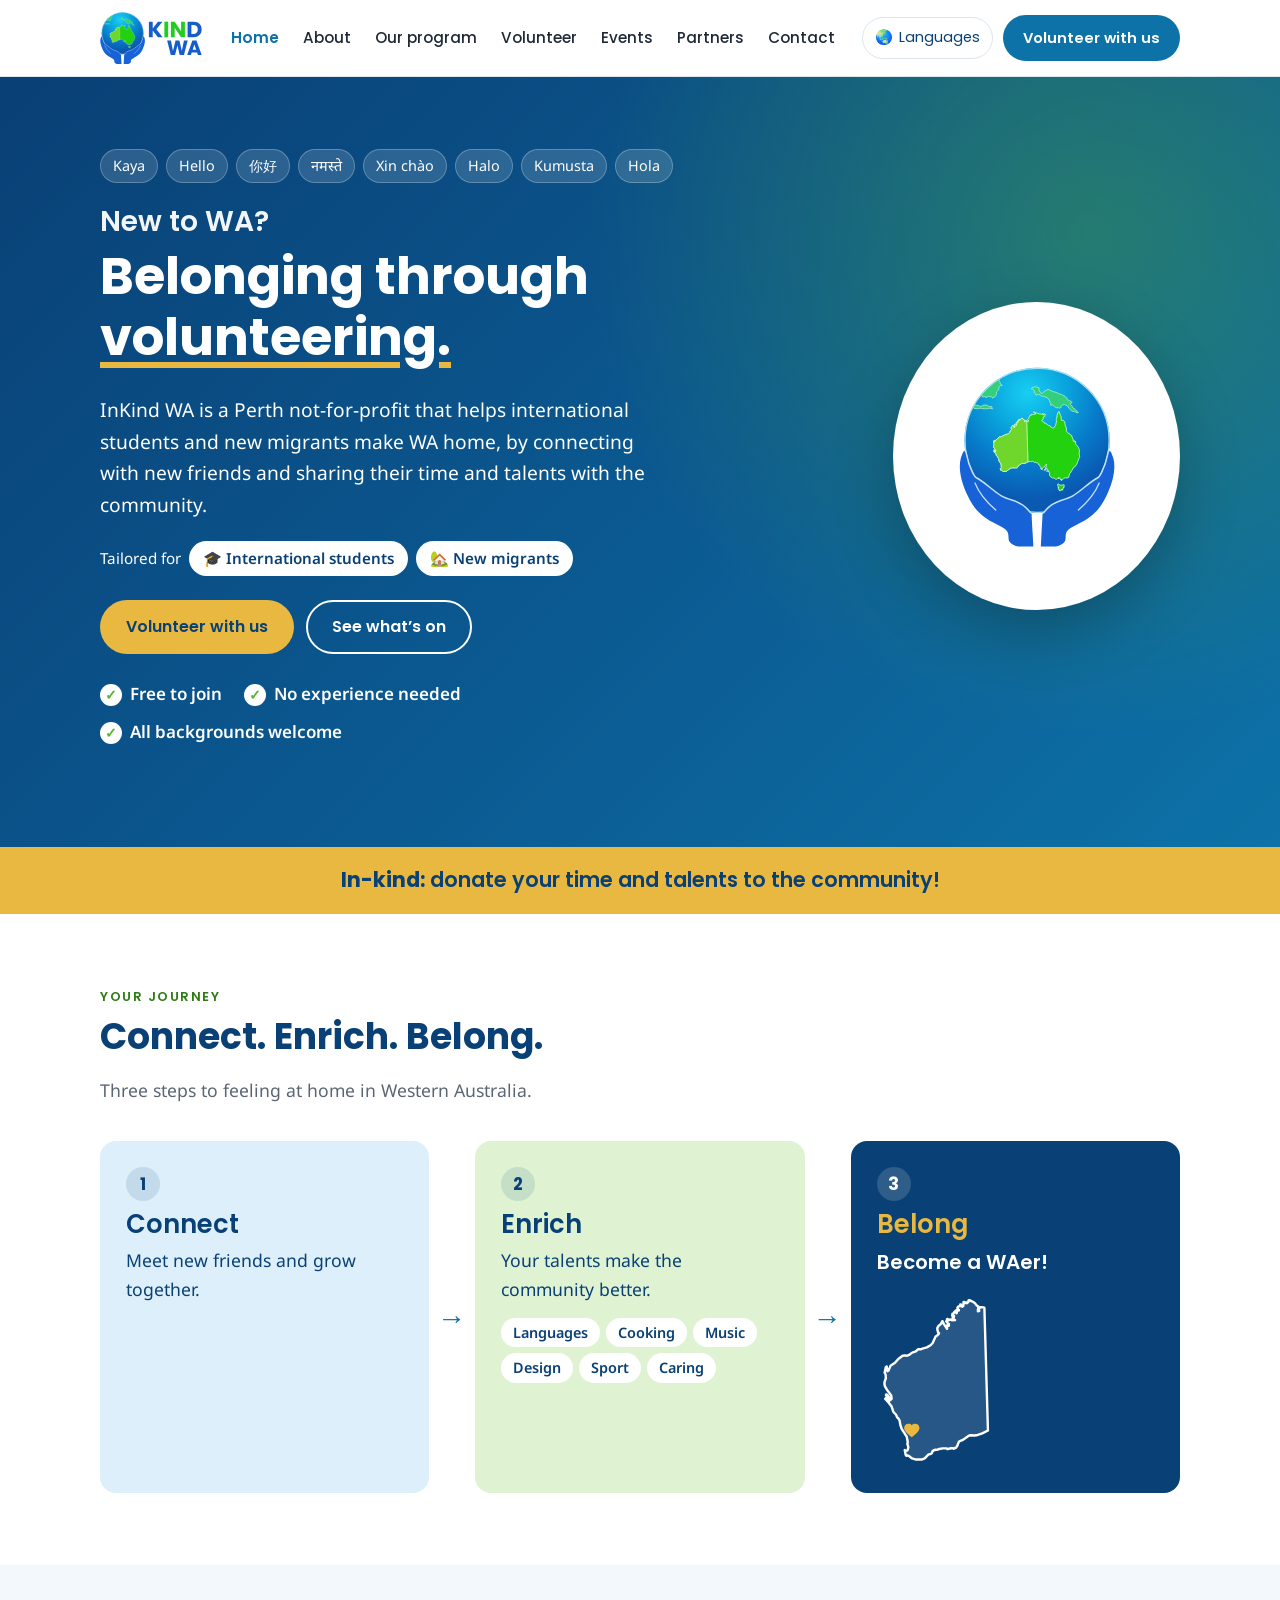
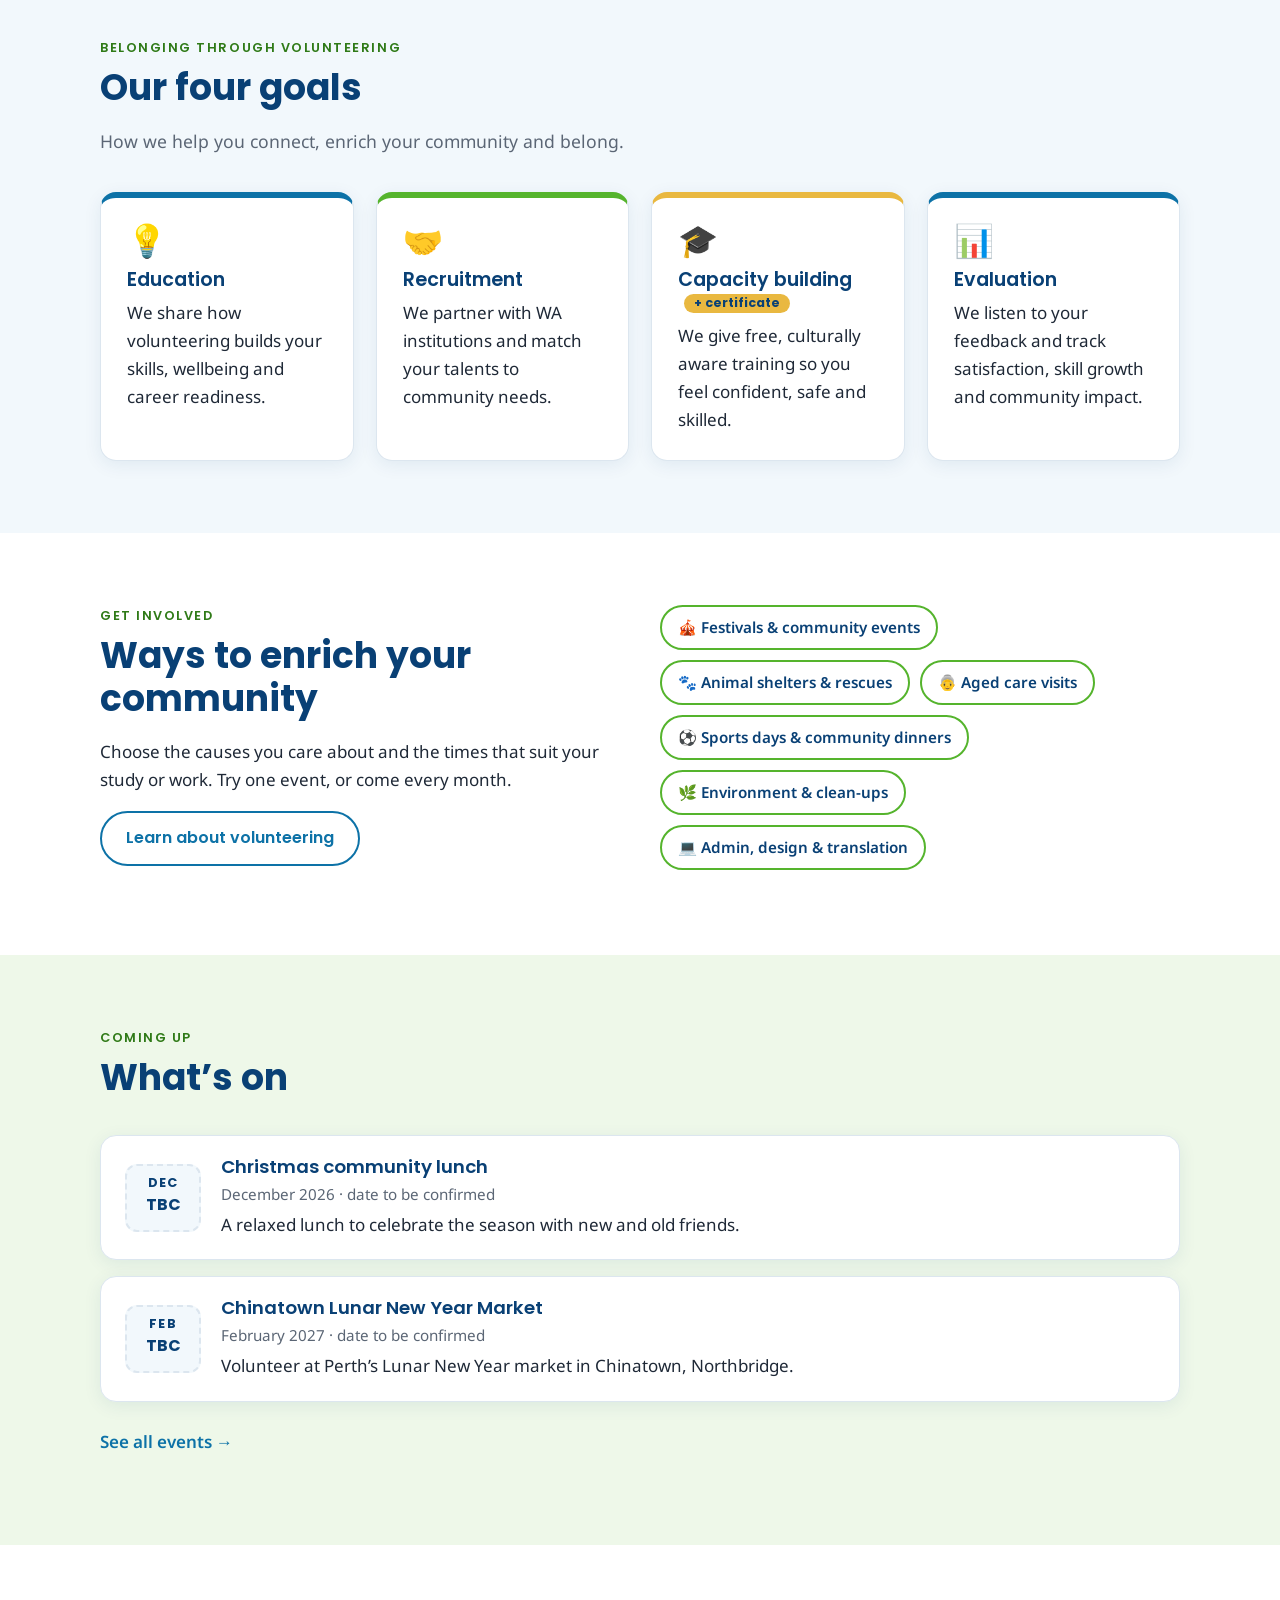
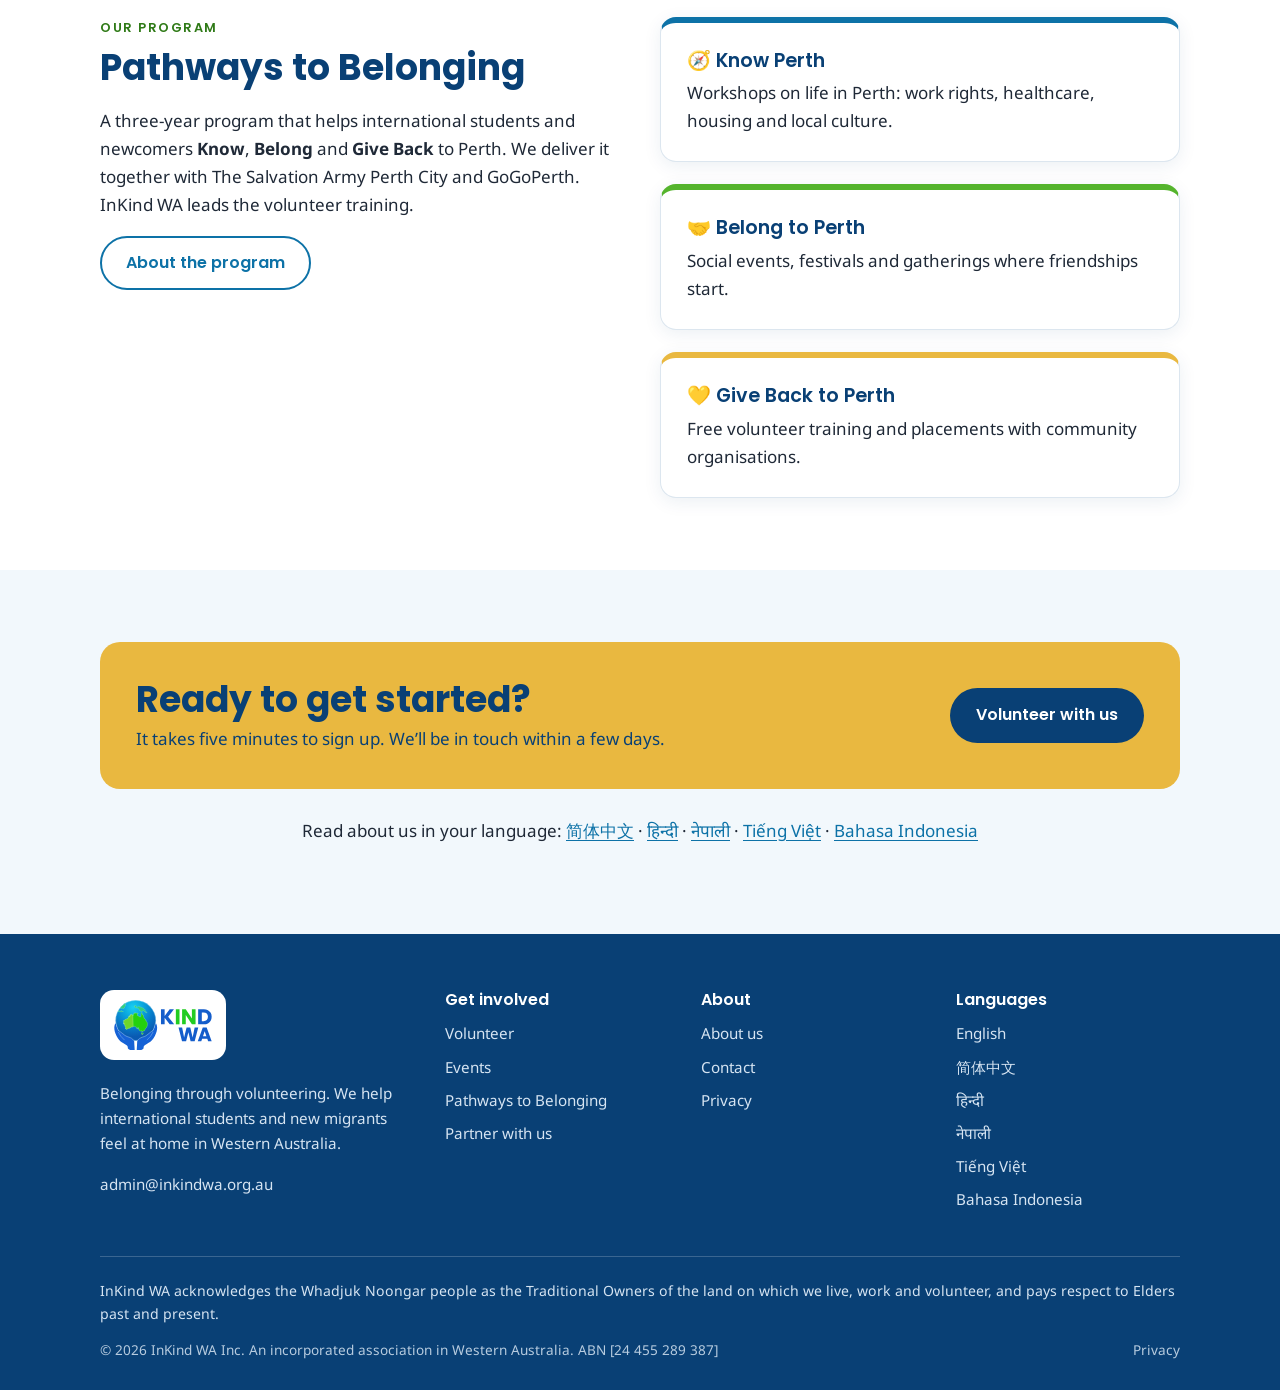
==== commit b6ff675e: "Update ABN in footer of index.html" ====
--- a/index.html
+++ b/index.html
@@ -279,7 +279,7 @@
     </div>
     <p class="acknowledgement">InKind WA acknowledges the Whadjuk Noongar people as the Traditional Owners of the land on which we live, work and volunteer, and pays respect to Elders past and present.</p>
     <div class="legal">
-      <span>© <span class="year">2026</span> InKind WA Inc. An incorporated association in Western Australia. ABN [ADD ABN]</span>
+      <span>© <span class="year">2026</span> InKind WA Inc. An incorporated association in Western Australia. ABN [24 455 289 387]</span>
       <span><a href="privacy.html">Privacy</a></span>
     </div>
   </div>
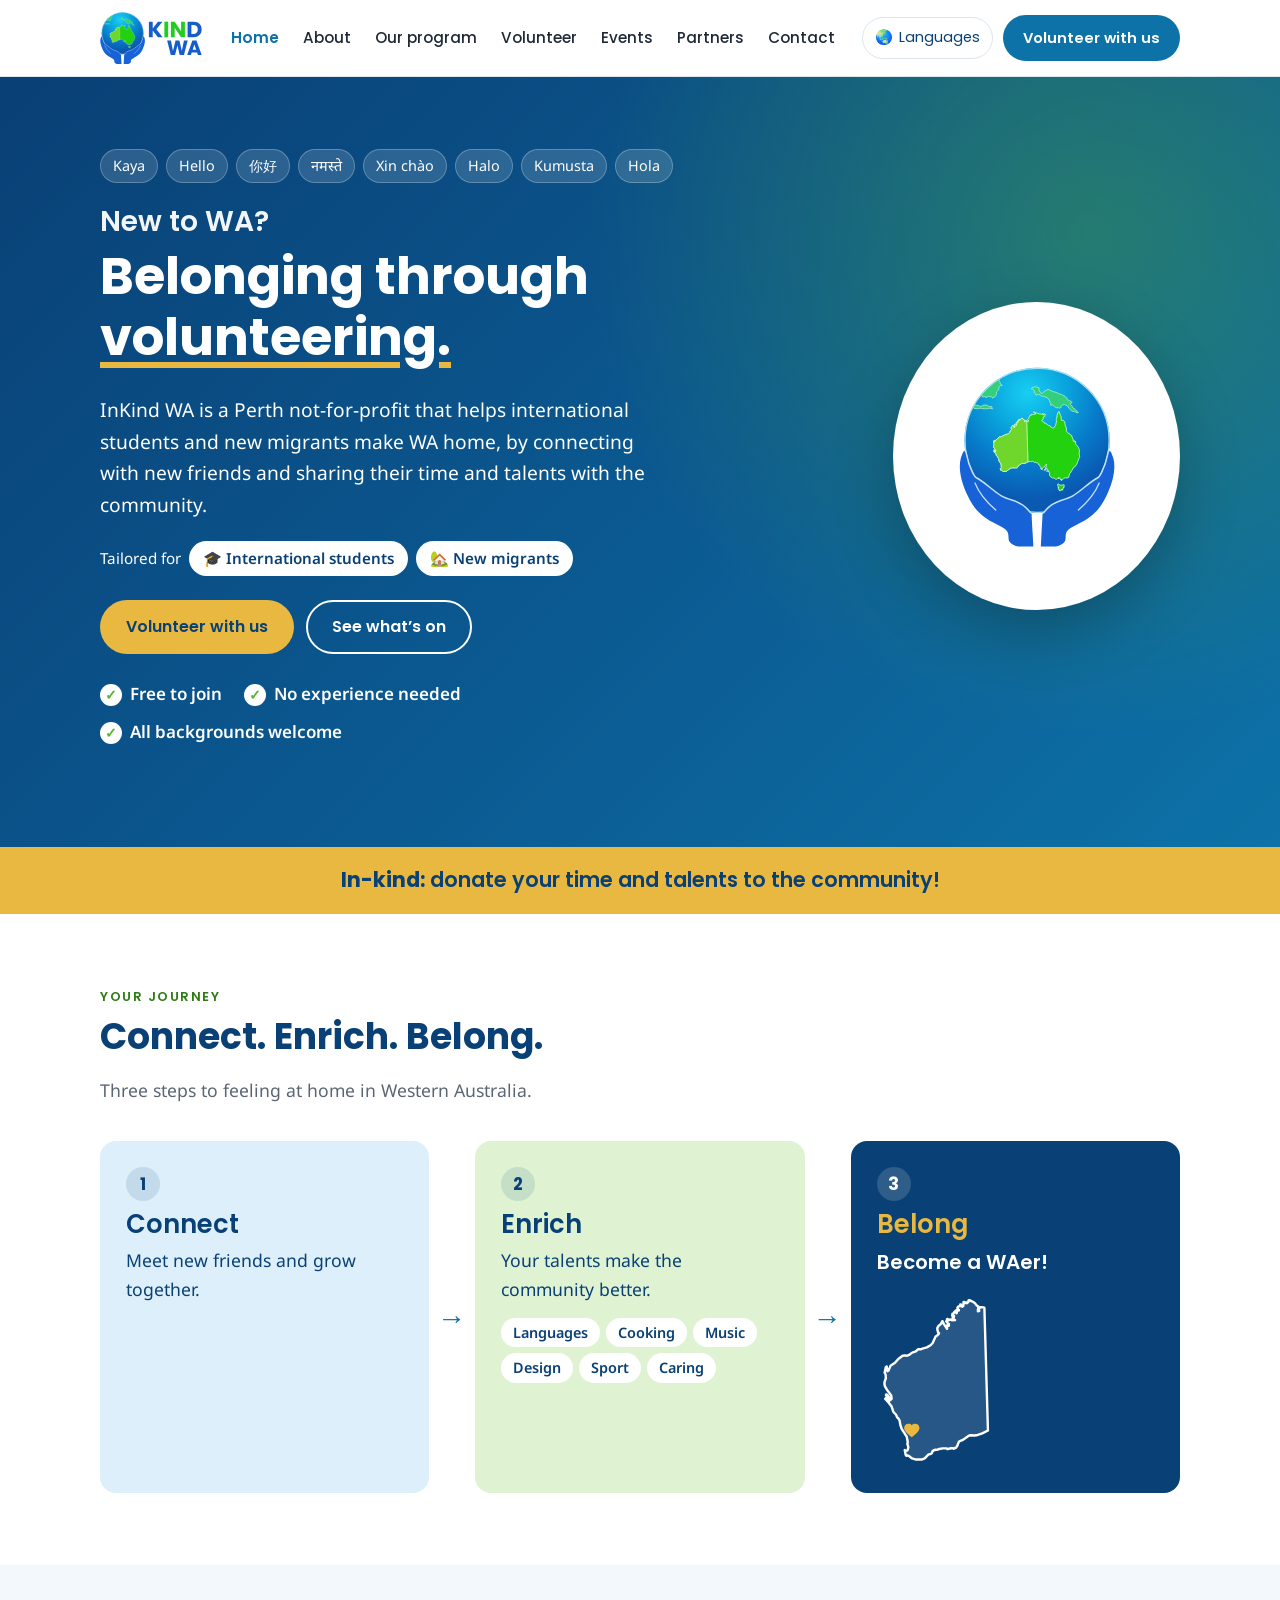
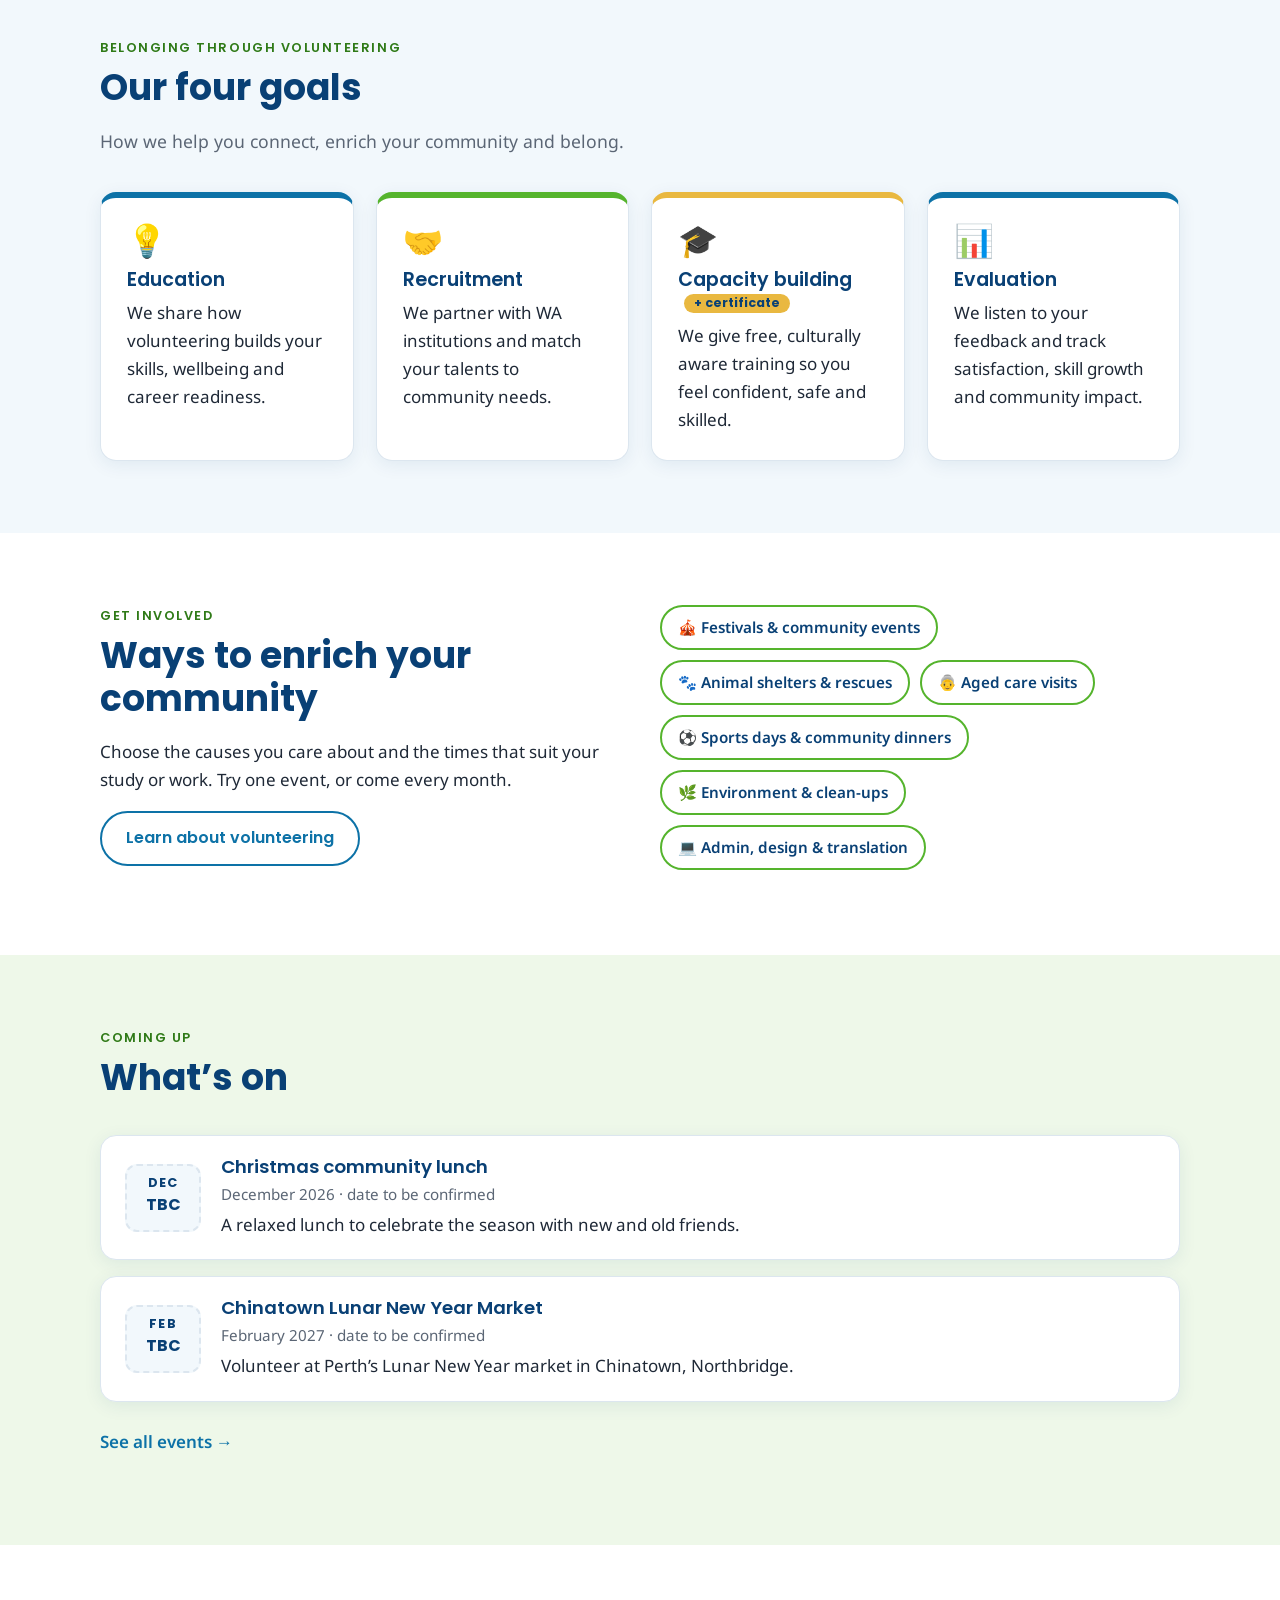
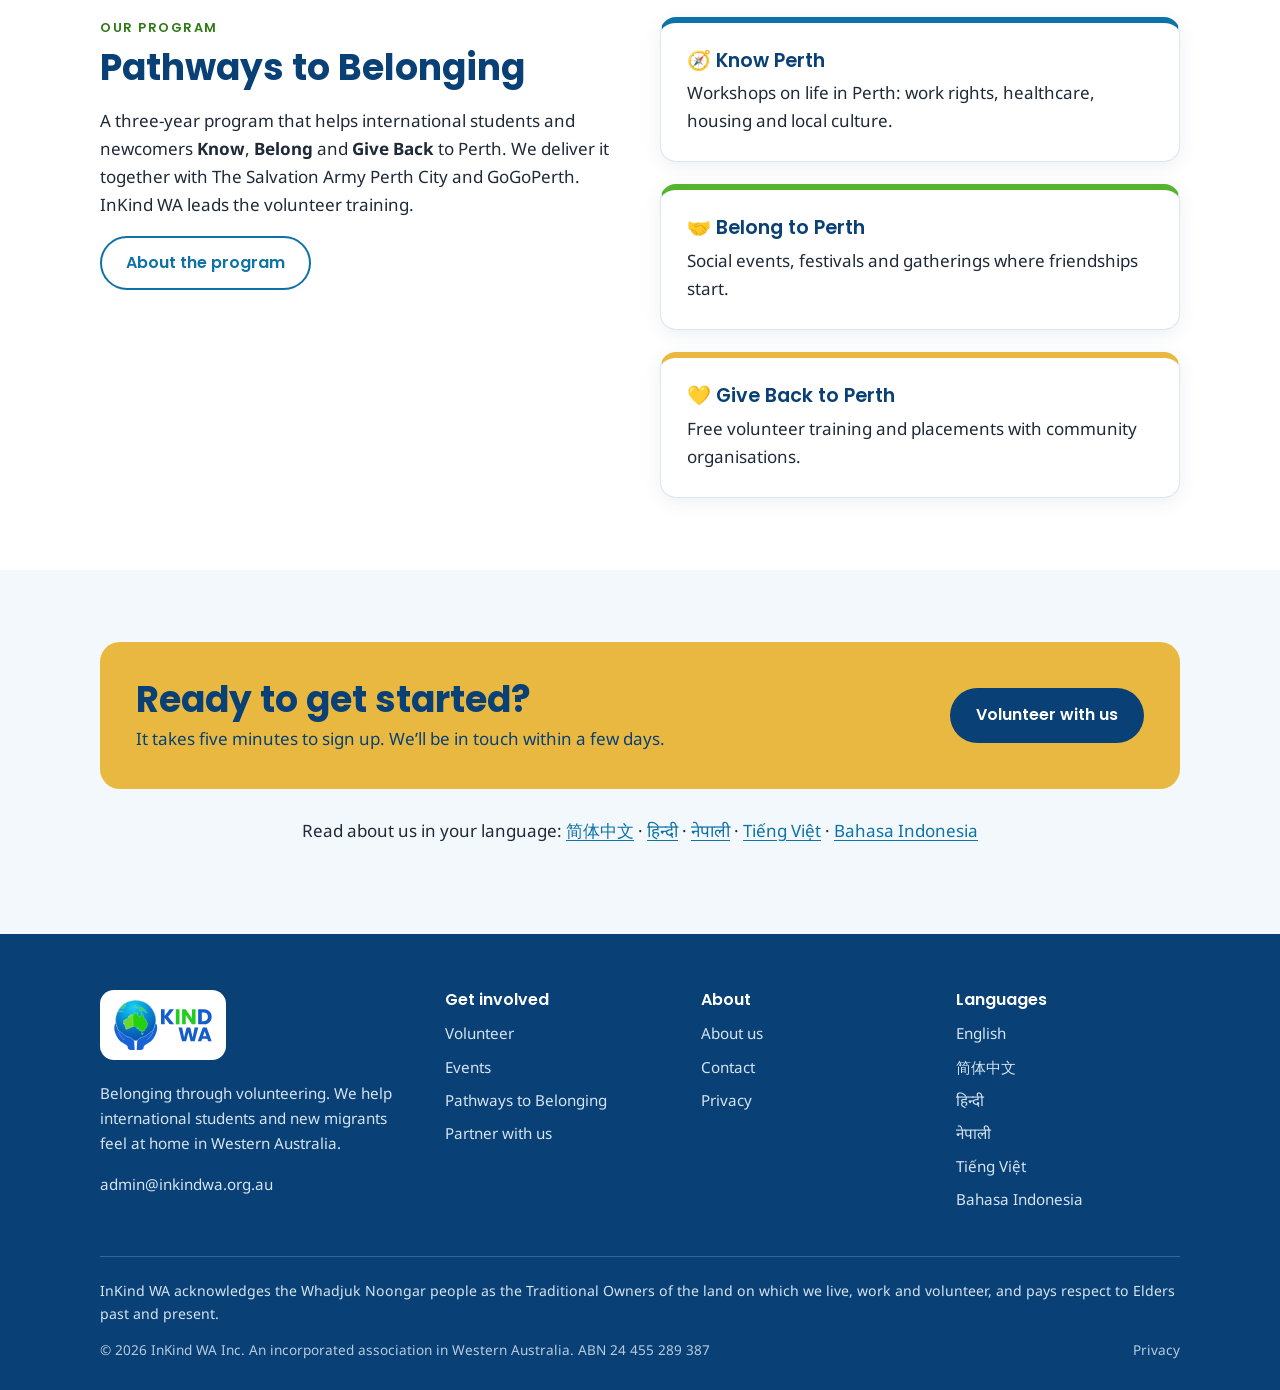
==== commit 8915e714: "Add files via upload" ====
--- a/index.html
+++ b/index.html
@@ -20,7 +20,7 @@
   <link rel="preconnect" href="https://fonts.googleapis.com">
   <link rel="preconnect" href="https://fonts.gstatic.com" crossorigin>
   <link rel="stylesheet" href="https://fonts.googleapis.com/css2?family=Noto+Sans:wght@400;600&family=Poppins:wght@500;600;700&display=swap">
-  <link rel="stylesheet" href="assets/css/style.css">
+  <link rel="stylesheet" href="assets/css/style.css?v=20261115">
   <script>document.documentElement.className += ' js';</script>
 </head>
 <body>
@@ -279,11 +279,11 @@
     </div>
     <p class="acknowledgement">InKind WA acknowledges the Whadjuk Noongar people as the Traditional Owners of the land on which we live, work and volunteer, and pays respect to Elders past and present.</p>
     <div class="legal">
-      <span>© <span class="year">2026</span> InKind WA Inc. An incorporated association in Western Australia. ABN [24 455 289 387]</span>
+      <span>© <span class="year">2026</span> InKind WA Inc. An incorporated association in Western Australia. ABN 24 455 289 387</span>
       <span><a href="privacy.html">Privacy</a></span>
     </div>
   </div>
 </footer>
-<script src="assets/js/main.js" defer></script>
+<script src="assets/js/main.js?v=20261115" defer></script>
 </body>
 </html>
